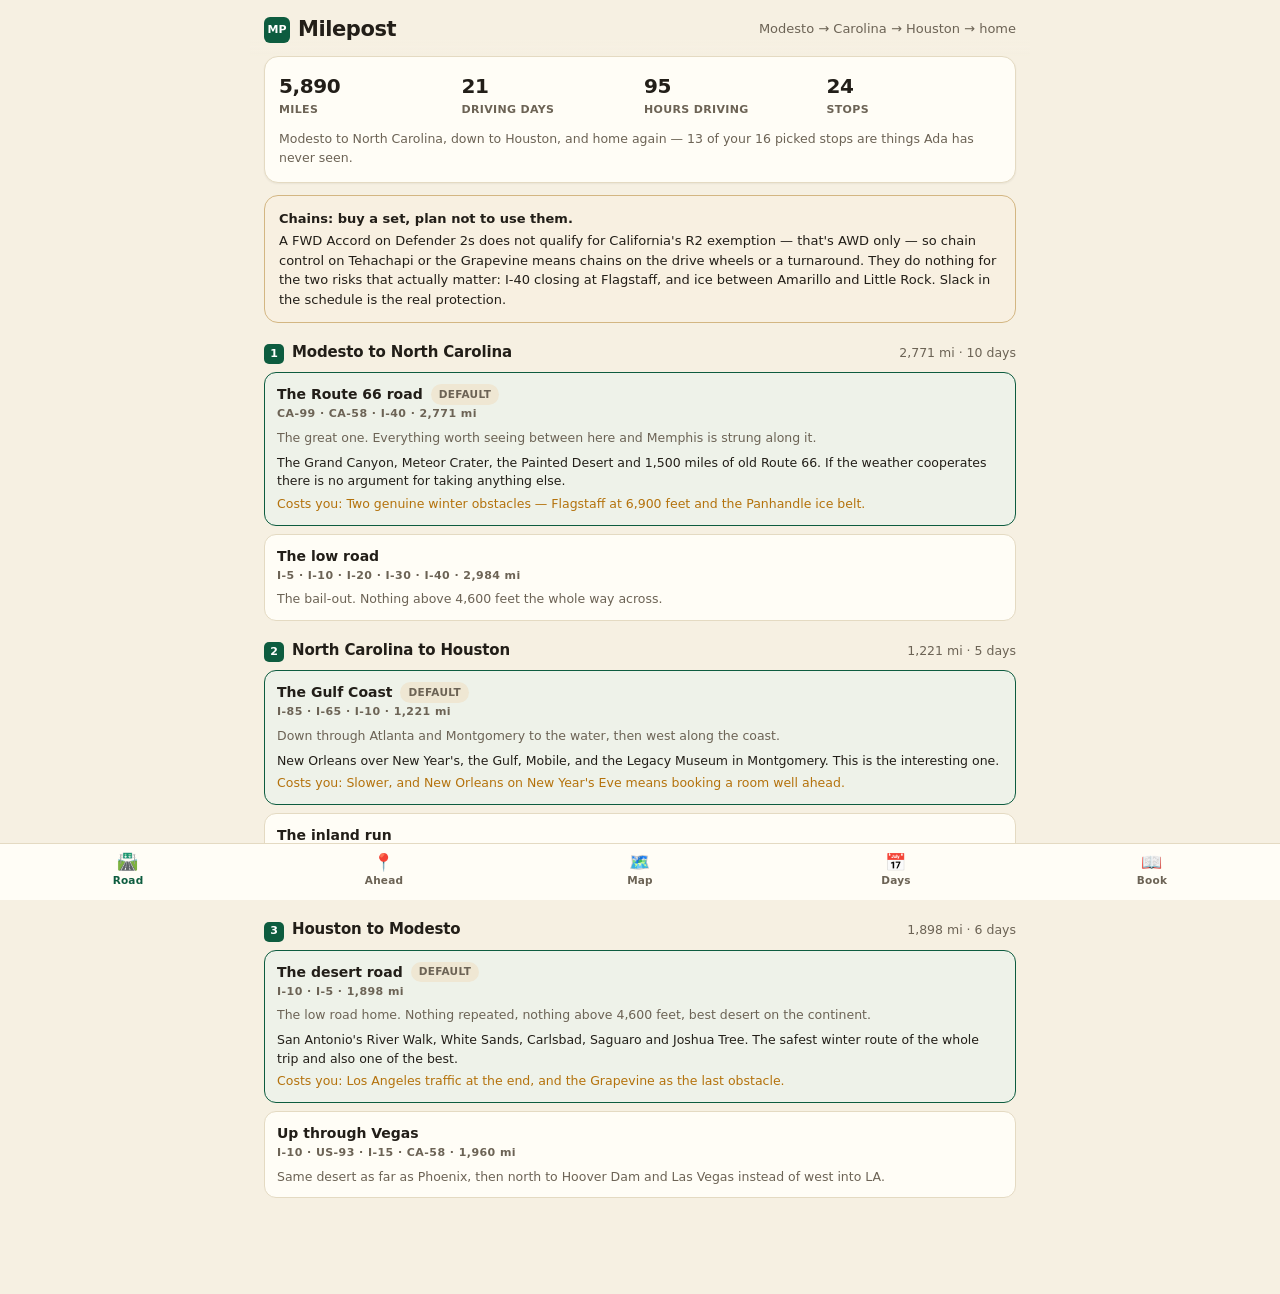
==== index.html @ 5c83d6f7 "Milepost: route engine, day planner, poster map, five screens The trip is Modesto -> North Carolina " ====
<!doctype html>
<html lang="en">
<head>
<meta charset="utf-8">
<meta name="viewport" content="width=device-width,initial-scale=1,viewport-fit=cover">
<meta name="color-scheme" content="light dark">
<meta name="theme-color" content="#0d5c3f">
<title>Milepost</title>
<link rel="manifest" href="manifest.webmanifest">
<link rel="stylesheet" href="css/app.css">
</head>
<body>
<div class="topbar">
  <div class="brand"><span class="shield">MP</span>Milepost</div>
  <div class="sub" id="sub"></div>
</div>
<div id="app"></div>
<div id="sheet"></div>
<nav class="tabs" id="tabs"></nav>
<script type="module" src="js/app.js"></script>
</body>
</html>
---- css/app.css ----
/* Milepost — enamel road sign meets national park poster. */

:root {
  --sign:    #0d5c3f;   /* interstate guide-sign green */
  --sign-lo: #0a4632;
  --rust:    #b8410f;   /* desert, and everything "first" */
  --gold:    #d8a13c;
  --sky:     #2f6f9e;

  --bg:      #f6f0e2;
  --card:    #fffdf6;
  --ink:     #221e18;
  --ink2:    #6c6355;
  --line:    #e4dac2;
  --sunk:    #efe7d3;

  --ok:      #2f7a4a;
  --warn:    #b4720c;
  --bad:     #a32a1c;

  --r: 14px;
  --shadow: 0 1px 2px rgba(34,30,24,.06);
}

@media (prefers-color-scheme: dark) {
  :root:not([data-theme="light"]) {
    --bg:   #12100d;
    --card: #1c1913;
    --ink:  #f0e8d6;
    --ink2: #a3987f;
    --line: #2c271e;
    --sunk: #17140f;
    --sign: #2f9a6d;
    --sign-lo: #1d6a4a;
    --rust: #e2703a;
    --gold: #e5b757;
    --shadow: none;
  }
}
:root[data-theme="dark"] {
  --bg:   #12100d;
  --card: #1c1913;
  --ink:  #f0e8d6;
  --ink2: #a3987f;
  --line: #2c271e;
  --sunk: #17140f;
  --sign: #2f9a6d;
  --sign-lo: #1d6a4a;
  --rust: #e2703a;
  --gold: #e5b757;
  --shadow: none;
}

* { box-sizing: border-box; }
html, body { margin: 0; padding: 0; }
body {
  background: var(--bg);
  color: var(--ink);
  font: 15px/1.5 ui-sans-serif, system-ui, -apple-system, "Segoe UI", Roboto, sans-serif;
  -webkit-text-size-adjust: 100%;
  overscroll-behavior-y: none;
  padding-bottom: env(safe-area-inset-bottom);
}
h1, h2, h3 { margin: 0; font-weight: 700; letter-spacing: -.01em; }
button { font: inherit; color: inherit; }

/* ---------------------------------------------------------------- shell */
#app { max-width: 780px; margin: 0 auto; padding: 0 14px 96px; }

.topbar {
  position: sticky; top: 0; z-index: 20;
  background: linear-gradient(var(--bg) 72%, transparent);
  max-width: 780px; margin: 0 auto;
  padding: 14px 14px 10px;
  display: flex; align-items: baseline; gap: 10px;
}
.brand {
  font-size: 21px; font-weight: 800; letter-spacing: -.02em;
  display: flex; align-items: center; gap: 8px;
}
.brand .shield {
  display: inline-grid; place-items: center;
  width: 26px; height: 26px; border-radius: 6px;
  background: var(--sign); color: #fff;
  font-size: 11px; font-weight: 800; letter-spacing: 0;
}
.topbar .sub { color: var(--ink2); font-size: 13px; margin-left: auto; }

.tabs {
  position: fixed; left: 0; right: 0; bottom: 0; z-index: 30;
  display: grid; grid-template-columns: repeat(5, 1fr);
  background: var(--card); border-top: 1px solid var(--line);
  padding-bottom: env(safe-area-inset-bottom);
}
.tabs button {
  background: none; border: 0; padding: 9px 2px 11px;
  display: grid; gap: 2px; justify-items: center;
  font-size: 10.5px; font-weight: 700; letter-spacing: .02em;
  color: var(--ink2); cursor: pointer;
}
.tabs button .ic { font-size: 17px; line-height: 1.1; }
.tabs button[aria-selected="true"] { color: var(--sign); }
.tabs button[aria-selected="true"] .ic { transform: translateY(-1px); }

/* ---------------------------------------------------------------- bits */
.card {
  background: var(--card); border: 1px solid var(--line);
  border-radius: var(--r); box-shadow: var(--shadow);
  padding: 14px; margin-bottom: 12px;
}
.card.tight { padding: 11px 13px; }
.row { display: flex; gap: 10px; align-items: center; }
.row.between { justify-content: space-between; }
.grow { flex: 1; min-width: 0; }
.muted { color: var(--ink2); }
.small { font-size: 12.5px; }
.tiny { font-size: 11.5px; }
.stack { display: grid; gap: 10px; }

.pill {
  display: inline-block; padding: 2.5px 8px; border-radius: 999px;
  font-size: 10.5px; font-weight: 800; letter-spacing: .03em;
  background: var(--sunk); color: var(--ink2); white-space: nowrap;
}
.pill.first { background: color-mix(in srgb, var(--rust) 16%, transparent); color: var(--rust); }
.pill.big   { background: color-mix(in srgb, var(--sign) 16%, transparent); color: var(--sign); }
.pill.warn  { background: color-mix(in srgb, var(--warn) 18%, transparent); color: var(--warn); }
.pill.bad   { background: color-mix(in srgb, var(--bad) 16%, transparent);  color: var(--bad); }
.pill.seen  { background: color-mix(in srgb, var(--ok) 16%, transparent);   color: var(--ok); }

.stat { display: grid; gap: 1px; }
.stat b { font-size: 20px; font-weight: 800; letter-spacing: -.02em; }
.stat span { font-size: 11px; color: var(--ink2); font-weight: 600; letter-spacing: .03em; }
.stats { display: grid; grid-template-columns: repeat(4, 1fr); gap: 8px; }

.btn {
  border: 1px solid var(--line); background: var(--card);
  border-radius: 10px; padding: 8px 13px; font-size: 13px; font-weight: 700;
  cursor: pointer;
}
.btn.on { background: var(--sign); border-color: var(--sign); color: #fff; }
.btn.ghost { background: transparent; }
.btn:active { transform: translateY(1px); }

/* --------------------------------------------------------------- legs */
.leg-head { display: flex; align-items: baseline; gap: 8px; margin: 18px 0 8px; }
.leg-head h2 { font-size: 15px; }
.leg-head .n {
  width: 20px; height: 20px; border-radius: 5px; background: var(--sign); color: #fff;
  display: grid; place-items: center; font-size: 11px; font-weight: 800;
}

.routepick { display: grid; gap: 8px; }
.routeopt {
  text-align: left; width: 100%; cursor: pointer;
  border: 1.5px solid var(--line); background: var(--card);
  border-radius: 12px; padding: 11px 12px;
}
.routeopt[aria-pressed="true"] {
  border-color: var(--sign);
  background: color-mix(in srgb, var(--sign) 7%, var(--card));
}
.routeopt .nm { font-weight: 800; font-size: 14px; display: flex; gap: 8px; align-items: center; }
.routeopt .rd {
  font-size: 11px; font-weight: 700; color: var(--ink2); letter-spacing: .04em;
  margin-top: 1px;
}
.routeopt .ch { font-size: 12.5px; color: var(--ink2); margin-top: 6px; }
.routeopt .why { font-size: 12.5px; margin-top: 6px; }
.routeopt .costs { font-size: 12.5px; color: var(--warn); margin-top: 4px; }

/* --------------------------------------------------------------- days */
.day { display: grid; grid-template-columns: 42px 1fr; gap: 12px; }
.day .num {
  border-radius: 9px; background: var(--sunk); display: grid; place-items: center;
  align-self: start; padding: 7px 0;
}
.day .num b { font-size: 15px; font-weight: 800; line-height: 1; }
.day .num span { font-size: 9.5px; color: var(--ink2); font-weight: 700; letter-spacing: .06em; }
.day .route { font-weight: 750; font-size: 14.5px; }
.day .meta { font-size: 12.5px; color: var(--ink2); margin-top: 2px; }
.day .warn { font-size: 12.5px; color: var(--warn); margin-top: 6px; }

.stoplist { margin-top: 9px; display: grid; gap: 6px; }
.stopline {
  display: grid; grid-template-columns: 1fr auto; gap: 8px; align-items: center;
  padding: 7px 9px; border-radius: 9px; background: var(--sunk); cursor: pointer;
  border: 0; text-align: left; width: 100%;
}
.stopline .nm { font-size: 13px; font-weight: 700; }
.stopline .sub { font-size: 11.5px; color: var(--ink2); }
.stopline .cost { font-size: 11.5px; font-weight: 700; color: var(--ink2); white-space: nowrap; }

/* --------------------------------------------------------------- map */
.mapwrap {
  background: var(--card); border: 1px solid var(--line); border-radius: var(--r);
  overflow: hidden; margin-bottom: 12px;
}
.map-svg { display: block; width: 100%; height: auto; background: var(--card); }
.m-land { fill: var(--sunk); stroke: var(--line); stroke-width: 1.2; }
.m-state {
  fill: var(--ink2); opacity: .45; font-size: 9px; font-weight: 700;
  letter-spacing: .08em; text-anchor: middle;
}
.m-road-case { fill: none; stroke: var(--card); stroke-width: 6.5; stroke-linejoin: round; stroke-linecap: round; }
.m-road { fill: none; stroke: var(--sign); stroke-width: 3.2; stroke-linejoin: round; stroke-linecap: round; }
.m-town { fill: var(--ink2); }
.m-townlabel { fill: var(--ink2); font-size: 8.5px; font-weight: 700; }
.m-risk { fill: none; stroke-width: 2; }
.m-risk-snow { stroke: var(--sky); }
.m-risk-ice { stroke: var(--bad); }
.m-risk-chains { stroke: var(--warn); }
.m-stop { cursor: pointer; }
.m-stop.off { fill: var(--card); stroke: var(--ink2); stroke-width: 1.4; }
.m-stop.on { fill: var(--sign); stroke: var(--card); stroke-width: 1.4; }
.m-stop.on.first { fill: var(--rust); }
.m-stop.focus { stroke: var(--gold); stroke-width: 3; }
.m-home { fill: var(--gold); stroke: var(--card); stroke-width: 1.2; }
.m-pos { fill: var(--sky); stroke: #fff; stroke-width: 2; }
.m-pos-halo { fill: var(--sky); opacity: .25; }

/* --------------------------------------------------------------- sheet */
.scrim {
  position: fixed; inset: 0; z-index: 40; background: rgba(20,16,10,.5);
  display: grid; align-items: end; justify-items: center;
}
.sheet {
  background: var(--card); width: 100%; max-width: 780px;
  border-radius: 18px 18px 0 0; padding: 16px 16px calc(20px + env(safe-area-inset-bottom));
  max-height: 88vh; overflow: auto;
  border: 1px solid var(--line); border-bottom: 0;
}
.sheet h3 { font-size: 19px; letter-spacing: -.02em; }
.sheet .where { color: var(--ink2); font-size: 13px; margin-top: 2px; }
.sheet .why { margin-top: 12px; font-size: 14px; }
.sheet .field { margin-top: 12px; }
.sheet .field .k {
  font-size: 10.5px; font-weight: 800; letter-spacing: .06em; color: var(--ink2);
}
.sheet .field .v { font-size: 13.5px; margin-top: 2px; }
.sheet .actions { display: flex; gap: 8px; margin-top: 16px; flex-wrap: wrap; }
.sheet textarea {
  width: 100%; margin-top: 4px; border: 1px solid var(--line); border-radius: 9px;
  background: var(--sunk); color: var(--ink); padding: 8px; font: inherit; font-size: 13px;
  min-height: 60px; resize: vertical;
}

/* --------------------------------------------------------------- misc */
.banner {
  border-radius: var(--r); padding: 13px 14px; margin-bottom: 12px;
  border: 1px solid color-mix(in srgb, var(--warn) 35%, var(--line));
  background: color-mix(in srgb, var(--warn) 9%, var(--card));
  font-size: 13px;
}
.banner b { display: block; margin-bottom: 3px; }
.empty { text-align: center; color: var(--ink2); padding: 40px 20px; font-size: 14px; }
.seg { display: flex; gap: 6px; flex-wrap: wrap; margin-bottom: 12px; }
.seg .btn { padding: 6px 11px; font-size: 12.5px; }
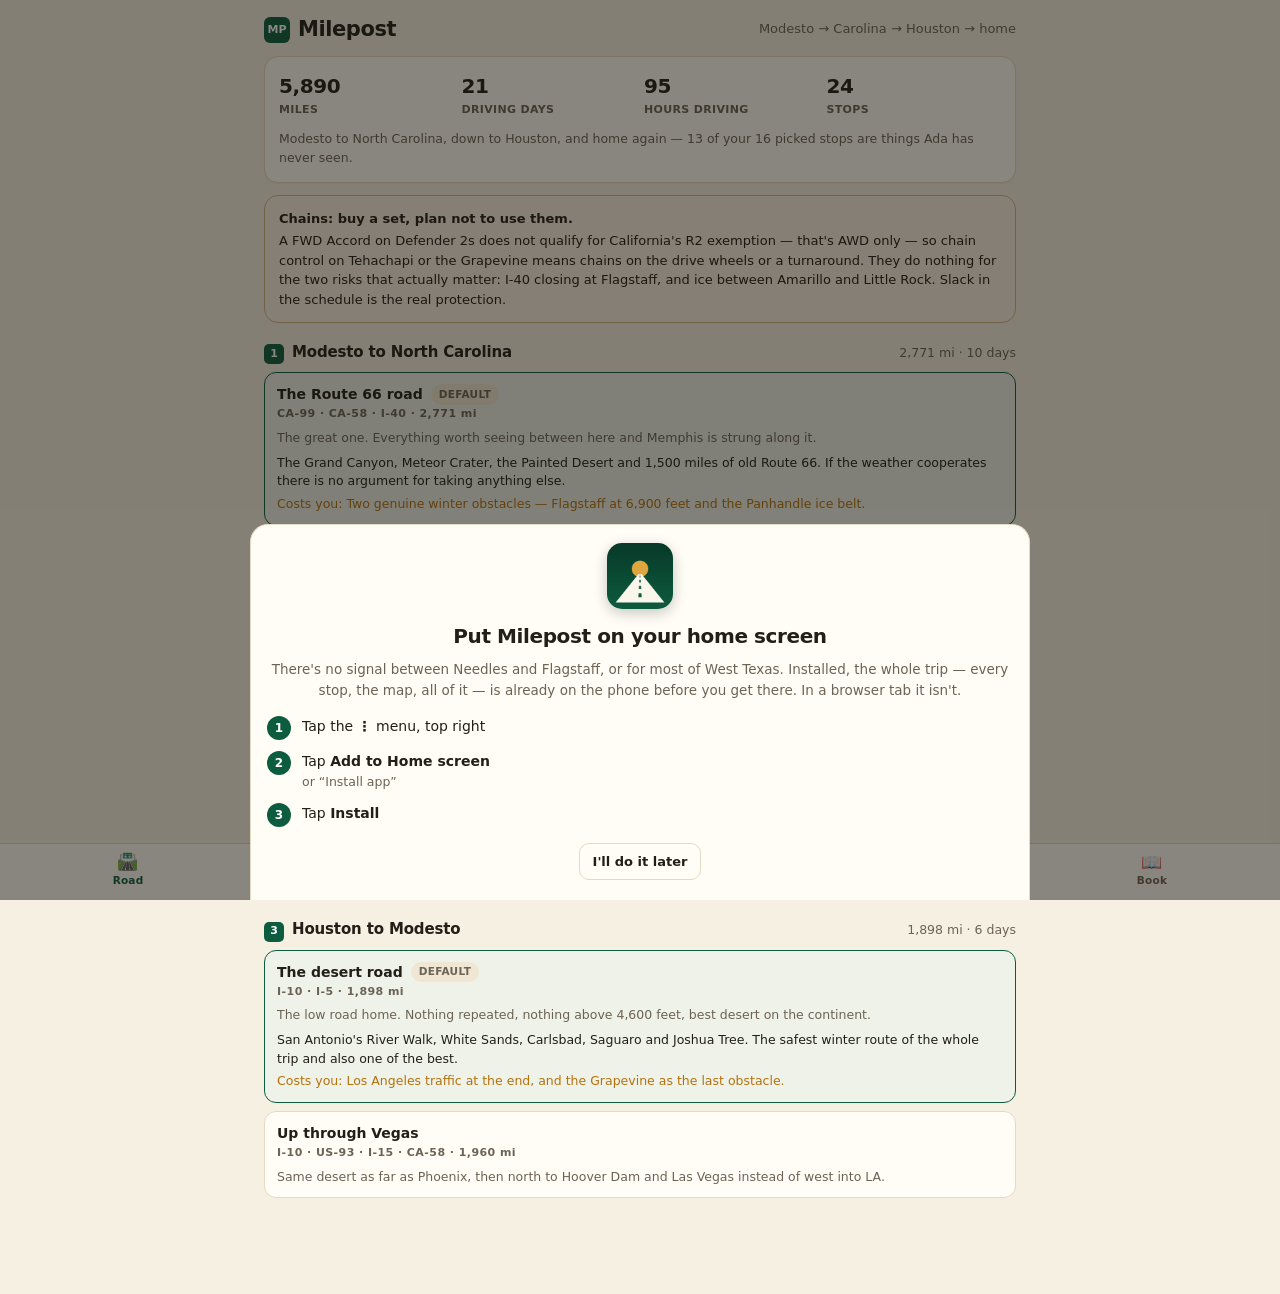
==== commit d719cbe1: "App icon, real PWA manifest, and a first-run install walkthrough The shortcut was opening in a brows" ====
--- a/index.html
+++ b/index.html
@@ -7,6 +7,14 @@
 <meta name="theme-color" content="#0d5c3f">
 <title>Milepost</title>
 <link rel="manifest" href="manifest.webmanifest">
+<link rel="icon" href="icons/favicon-32.png" sizes="32x32">
+<link rel="apple-touch-icon" href="icons/apple-touch-icon.png">
+<!-- iOS ignores the manifest for home-screen behaviour; these are what make
+     it open full screen instead of in a Safari tab. -->
+<meta name="apple-mobile-web-app-capable" content="yes">
+<meta name="apple-mobile-web-app-status-bar-style" content="black-translucent">
+<meta name="apple-mobile-web-app-title" content="Milepost">
+<meta name="mobile-web-app-capable" content="yes">
 <link rel="stylesheet" href="css/app.css">
 </head>
 <body>
@@ -16,6 +24,7 @@
 </div>
 <div id="app"></div>
 <div id="sheet"></div>
+<div id="install"></div>
 <nav class="tabs" id="tabs"></nav>
 <script type="module" src="js/app.js"></script>
 </body>
--- a/css/app.css
+++ b/css/app.css
@@ -256,3 +256,21 @@
 .empty { text-align: center; color: var(--ink2); padding: 40px 20px; font-size: 14px; }
 .seg { display: flex; gap: 6px; flex-wrap: wrap; margin-bottom: 12px; }
 .seg .btn { padding: 6px 11px; font-size: 12.5px; }
+
+/* ------------------------------------------------------ install prompt */
+.install-scrim { align-items: end; }
+.install-sheet { text-align: center; }
+.install-icon {
+  width: 66px; height: 66px; border-radius: 15px; display: block; margin: 2px auto 12px;
+  box-shadow: 0 4px 14px rgba(0,0,0,.22);
+}
+.install-sheet h3 { font-size: 20px; }
+.install-lead { color: var(--ink2); font-size: 13.5px; margin: 8px 2px 0; }
+.install-steps { list-style: none; margin: 16px 0 4px; padding: 0; display: grid; gap: 11px; text-align: left; }
+.install-steps li { display: grid; grid-template-columns: 24px 1fr; gap: 11px; align-items: start; font-size: 14px; }
+.install-steps .sn {
+  width: 24px; height: 24px; border-radius: 50%; background: var(--sign); color: #fff;
+  display: grid; place-items: center; font-size: 12px; font-weight: 800;
+}
+.install-steps .sub { display: block; color: var(--ink2); font-size: 12.5px; margin-top: 1px; }
+.install-sheet .actions { justify-content: center; }
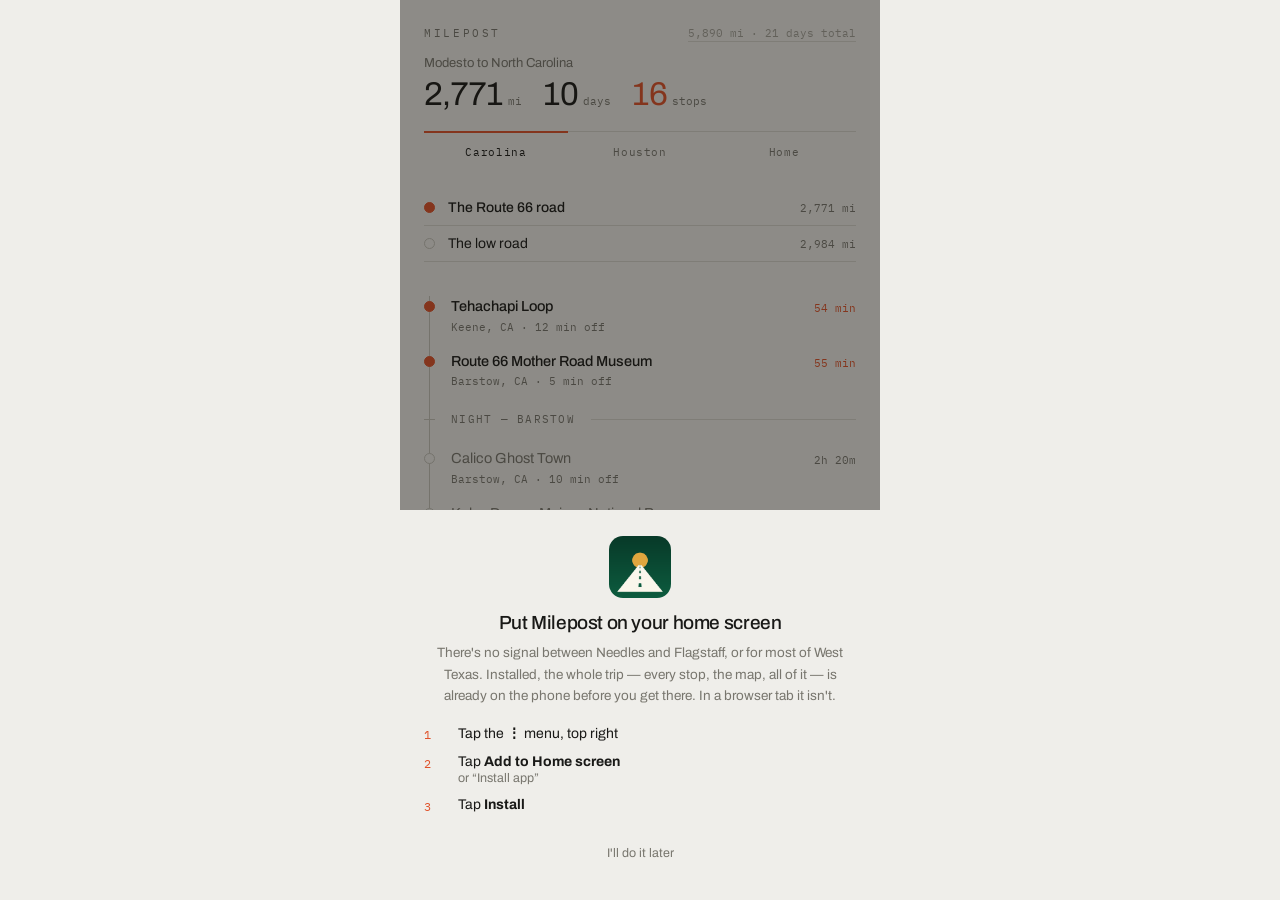
==== commit 968e314b: "Port the Rams design onto the app Replaces the UI layer wholesale — css/app.css, js/ui.js, js/app.js" ====
--- a/index.html
+++ b/index.html
@@ -4,7 +4,8 @@
 <meta charset="utf-8">
 <meta name="viewport" content="width=device-width,initial-scale=1,viewport-fit=cover">
 <meta name="color-scheme" content="light dark">
-<meta name="theme-color" content="#0d5c3f">
+<meta name="theme-color" content="#EFEEEA" media="(prefers-color-scheme: light)">
+<meta name="theme-color" content="#1B1B19" media="(prefers-color-scheme: dark)">
 <title>Milepost</title>
 <link rel="manifest" href="manifest.webmanifest">
 <link rel="icon" href="icons/favicon-32.png" sizes="32x32">
@@ -15,17 +16,17 @@
 <meta name="apple-mobile-web-app-status-bar-style" content="black-translucent">
 <meta name="apple-mobile-web-app-title" content="Milepost">
 <meta name="mobile-web-app-capable" content="yes">
+<link rel="stylesheet" href="https://fonts.googleapis.com/css2?family=Archivo:wght@400;500&family=IBM+Plex+Mono:wght@400;500&display=swap">
 <link rel="stylesheet" href="css/app.css">
 </head>
 <body>
-<div class="topbar">
-  <div class="brand"><span class="shield">MP</span>Milepost</div>
-  <div class="sub" id="sub"></div>
+<div id="shell">
+  <div class="head" id="head"></div>
+  <div class="scroll" id="scroll"></div>
+  <nav class="tabs" id="tabs"></nav>
+  <div class="sheet" id="sheet"></div>
+  <div id="install"></div>
 </div>
-<div id="app"></div>
-<div id="sheet"></div>
-<div id="install"></div>
-<nav class="tabs" id="tabs"></nav>
 <script type="module" src="js/app.js"></script>
 </body>
 </html>
--- a/css/app.css
+++ b/css/app.css
@@ -1,276 +1,244 @@
-/* Milepost — enamel road sign meets national park poster. */
+/* Milepost — Dieter Rams by way of Braun.
+ *
+ * Rules, so a future edit doesn't drift:
+ *   One signal colour. It means "in your plan" and nothing else. No green for
+ *   done, no red for warnings, no coloured badges.
+ *   Hierarchy comes from weight and space. Never from decoration.
+ *   No cards, no shadows, no rounded corners except circles, which are round
+ *   because they are dots on a line.
+ *   Archivo reads, IBM Plex Mono measures. That split is the Braun instrument
+ *   convention: housing in one face, dial markings in another.
+ *   Sentence case everywhere.
+ */
 
 :root {
-  --sign:    #0d5c3f;   /* interstate guide-sign green */
-  --sign-lo: #0a4632;
-  --rust:    #b8410f;   /* desert, and everything "first" */
-  --gold:    #d8a13c;
-  --sky:     #2f6f9e;
-
-  --bg:      #f6f0e2;
-  --card:    #fffdf6;
-  --ink:     #221e18;
-  --ink2:    #6c6355;
-  --line:    #e4dac2;
-  --sunk:    #efe7d3;
-
-  --ok:      #2f7a4a;
-  --warn:    #b4720c;
-  --bad:     #a32a1c;
-
-  --r: 14px;
-  --shadow: 0 1px 2px rgba(34,30,24,.06);
+  --paper:  #EFEEEA;
+  --ink:    #191917;
+  --ink2:   #78766E;
+  --ink3:   #A3A199;
+  --rule:   #D7D5CE;
+  --rule2:  #C4C2BA;
+  --signal: #E0522A;
+  --land:   #E5E3DD;
+  --sans: "Archivo", Helvetica, Arial, sans-serif;
+  --mono: "IBM Plex Mono", ui-monospace, SFMono-Regular, Menlo, monospace;
 }
 
 @media (prefers-color-scheme: dark) {
   :root:not([data-theme="light"]) {
-    --bg:   #12100d;
-    --card: #1c1913;
-    --ink:  #f0e8d6;
-    --ink2: #a3987f;
-    --line: #2c271e;
-    --sunk: #17140f;
-    --sign: #2f9a6d;
-    --sign-lo: #1d6a4a;
-    --rust: #e2703a;
-    --gold: #e5b757;
-    --shadow: none;
+    --paper:  #1B1B19;
+    --ink:    #EDEBE5;
+    --ink2:   #8B887F;
+    --ink3:   #5E5C56;
+    --rule:   #33322E;
+    --rule2:  #4A4942;
+    --signal: #F26840;
+    --land:   #262622;
   }
 }
 :root[data-theme="dark"] {
-  --bg:   #12100d;
-  --card: #1c1913;
-  --ink:  #f0e8d6;
-  --ink2: #a3987f;
-  --line: #2c271e;
-  --sunk: #17140f;
-  --sign: #2f9a6d;
-  --sign-lo: #1d6a4a;
-  --rust: #e2703a;
-  --gold: #e5b757;
-  --shadow: none;
-}
-
-* { box-sizing: border-box; }
-html, body { margin: 0; padding: 0; }
+  --paper:  #1B1B19;
+  --ink:    #EDEBE5;
+  --ink2:   #8B887F;
+  --ink3:   #5E5C56;
+  --rule:   #33322E;
+  --rule2:  #4A4942;
+  --signal: #F26840;
+  --land:   #262622;
+}
+
+* { box-sizing: border-box; -webkit-tap-highlight-color: transparent; }
+html, body { margin: 0; height: 100%; }
 body {
-  background: var(--bg);
+  background: var(--paper);
   color: var(--ink);
-  font: 15px/1.5 ui-sans-serif, system-ui, -apple-system, "Segoe UI", Roboto, sans-serif;
+  font-family: var(--sans);
+  font-weight: 400;
+  overscroll-behavior-y: none;
   -webkit-text-size-adjust: 100%;
-  overscroll-behavior-y: none;
-  padding-bottom: env(safe-area-inset-bottom);
-}
-h1, h2, h3 { margin: 0; font-weight: 700; letter-spacing: -.01em; }
-button { font: inherit; color: inherit; }
-
-/* ---------------------------------------------------------------- shell */
-#app { max-width: 780px; margin: 0 auto; padding: 0 14px 96px; }
-
-.topbar {
-  position: sticky; top: 0; z-index: 20;
-  background: linear-gradient(var(--bg) 72%, transparent);
-  max-width: 780px; margin: 0 auto;
-  padding: 14px 14px 10px;
-  display: flex; align-items: baseline; gap: 10px;
-}
-.brand {
-  font-size: 21px; font-weight: 800; letter-spacing: -.02em;
-  display: flex; align-items: center; gap: 8px;
-}
-.brand .shield {
-  display: inline-grid; place-items: center;
-  width: 26px; height: 26px; border-radius: 6px;
-  background: var(--sign); color: #fff;
-  font-size: 11px; font-weight: 800; letter-spacing: 0;
-}
-.topbar .sub { color: var(--ink2); font-size: 13px; margin-left: auto; }
-
-.tabs {
-  position: fixed; left: 0; right: 0; bottom: 0; z-index: 30;
-  display: grid; grid-template-columns: repeat(5, 1fr);
-  background: var(--card); border-top: 1px solid var(--line);
-  padding-bottom: env(safe-area-inset-bottom);
-}
+}
+button { font: inherit; color: inherit; background: none; border: 0; padding: 0; cursor: pointer; text-align: left; }
+button:focus-visible, a:focus-visible { outline: 2px solid var(--signal); outline-offset: 2px; }
+a { color: inherit; }
+input, textarea { font: inherit; color: inherit; }
+
+/* ------------------------------------------------------------------ shell */
+#shell {
+  max-width: 480px; margin: 0 auto; height: 100%;
+  display: flex; flex-direction: column; position: relative; overflow: hidden;
+}
+.head { padding: 26px 24px 0; flex: none; }
+.top { display: flex; justify-content: space-between; align-items: baseline; gap: 12px; }
+.wordmark { font-size: 11px; letter-spacing: .24em; text-transform: uppercase; color: var(--ink2); font-family: var(--mono); }
+.whole {
+  font-size: 10.5px; font-family: var(--mono); color: var(--ink3);
+  font-variant-numeric: tabular-nums; border-bottom: 1px solid var(--rule); padding-bottom: 1px;
+}
+.legname { font-size: 13px; color: var(--ink2); margin-top: 14px; }
+.totals { display: flex; align-items: baseline; gap: 20px; margin-top: 8px; }
+.tnum { font-size: 33px; letter-spacing: -.035em; font-variant-numeric: tabular-nums; line-height: 1; }
+.tnum.on { color: var(--signal); }
+.tlab { font-size: 11px; color: var(--ink2); font-family: var(--mono); margin-left: 5px; }
+
+.legs { display: flex; margin-top: 20px; border-top: 1px solid var(--rule); }
+.legs button {
+  flex: 1; padding: 12px 0 11px; text-align: center;
+  font-size: 11px; font-family: var(--mono); letter-spacing: .06em;
+  color: var(--ink2); border-top: 2px solid transparent; margin-top: -1px;
+}
+.legs button[aria-selected="true"] { color: var(--ink); border-top-color: var(--signal); }
+
+.scroll { flex: 1; overflow-y: auto; padding: 0 24px 30px; -webkit-overflow-scrolling: touch; }
+
+.tabs { flex: none; display: flex; border-top: 1px solid var(--rule); padding-bottom: env(safe-area-inset-bottom); }
 .tabs button {
-  background: none; border: 0; padding: 9px 2px 11px;
-  display: grid; gap: 2px; justify-items: center;
-  font-size: 10.5px; font-weight: 700; letter-spacing: .02em;
-  color: var(--ink2); cursor: pointer;
-}
-.tabs button .ic { font-size: 17px; line-height: 1.1; }
-.tabs button[aria-selected="true"] { color: var(--sign); }
-.tabs button[aria-selected="true"] .ic { transform: translateY(-1px); }
-
-/* ---------------------------------------------------------------- bits */
-.card {
-  background: var(--card); border: 1px solid var(--line);
-  border-radius: var(--r); box-shadow: var(--shadow);
-  padding: 14px; margin-bottom: 12px;
-}
-.card.tight { padding: 11px 13px; }
-.row { display: flex; gap: 10px; align-items: center; }
-.row.between { justify-content: space-between; }
-.grow { flex: 1; min-width: 0; }
-.muted { color: var(--ink2); }
-.small { font-size: 12.5px; }
-.tiny { font-size: 11.5px; }
-.stack { display: grid; gap: 10px; }
-
-.pill {
-  display: inline-block; padding: 2.5px 8px; border-radius: 999px;
-  font-size: 10.5px; font-weight: 800; letter-spacing: .03em;
-  background: var(--sunk); color: var(--ink2); white-space: nowrap;
-}
-.pill.first { background: color-mix(in srgb, var(--rust) 16%, transparent); color: var(--rust); }
-.pill.big   { background: color-mix(in srgb, var(--sign) 16%, transparent); color: var(--sign); }
-.pill.warn  { background: color-mix(in srgb, var(--warn) 18%, transparent); color: var(--warn); }
-.pill.bad   { background: color-mix(in srgb, var(--bad) 16%, transparent);  color: var(--bad); }
-.pill.seen  { background: color-mix(in srgb, var(--ok) 16%, transparent);   color: var(--ok); }
-
-.stat { display: grid; gap: 1px; }
-.stat b { font-size: 20px; font-weight: 800; letter-spacing: -.02em; }
-.stat span { font-size: 11px; color: var(--ink2); font-weight: 600; letter-spacing: .03em; }
-.stats { display: grid; grid-template-columns: repeat(4, 1fr); gap: 8px; }
-
-.btn {
-  border: 1px solid var(--line); background: var(--card);
-  border-radius: 10px; padding: 8px 13px; font-size: 13px; font-weight: 700;
-  cursor: pointer;
-}
-.btn.on { background: var(--sign); border-color: var(--sign); color: #fff; }
-.btn.ghost { background: transparent; }
-.btn:active { transform: translateY(1px); }
-
-/* --------------------------------------------------------------- legs */
-.leg-head { display: flex; align-items: baseline; gap: 8px; margin: 18px 0 8px; }
-.leg-head h2 { font-size: 15px; }
-.leg-head .n {
-  width: 20px; height: 20px; border-radius: 5px; background: var(--sign); color: #fff;
-  display: grid; place-items: center; font-size: 11px; font-weight: 800;
-}
-
-.routepick { display: grid; gap: 8px; }
-.routeopt {
-  text-align: left; width: 100%; cursor: pointer;
-  border: 1.5px solid var(--line); background: var(--card);
-  border-radius: 12px; padding: 11px 12px;
-}
-.routeopt[aria-pressed="true"] {
-  border-color: var(--sign);
-  background: color-mix(in srgb, var(--sign) 7%, var(--card));
-}
-.routeopt .nm { font-weight: 800; font-size: 14px; display: flex; gap: 8px; align-items: center; }
-.routeopt .rd {
-  font-size: 11px; font-weight: 700; color: var(--ink2); letter-spacing: .04em;
-  margin-top: 1px;
-}
-.routeopt .ch { font-size: 12.5px; color: var(--ink2); margin-top: 6px; }
-.routeopt .why { font-size: 12.5px; margin-top: 6px; }
-.routeopt .costs { font-size: 12.5px; color: var(--warn); margin-top: 4px; }
-
-/* --------------------------------------------------------------- days */
-.day { display: grid; grid-template-columns: 42px 1fr; gap: 12px; }
-.day .num {
-  border-radius: 9px; background: var(--sunk); display: grid; place-items: center;
-  align-self: start; padding: 7px 0;
-}
-.day .num b { font-size: 15px; font-weight: 800; line-height: 1; }
-.day .num span { font-size: 9.5px; color: var(--ink2); font-weight: 700; letter-spacing: .06em; }
-.day .route { font-weight: 750; font-size: 14.5px; }
-.day .meta { font-size: 12.5px; color: var(--ink2); margin-top: 2px; }
-.day .warn { font-size: 12.5px; color: var(--warn); margin-top: 6px; }
-
-.stoplist { margin-top: 9px; display: grid; gap: 6px; }
-.stopline {
-  display: grid; grid-template-columns: 1fr auto; gap: 8px; align-items: center;
-  padding: 7px 9px; border-radius: 9px; background: var(--sunk); cursor: pointer;
-  border: 0; text-align: left; width: 100%;
-}
-.stopline .nm { font-size: 13px; font-weight: 700; }
-.stopline .sub { font-size: 11.5px; color: var(--ink2); }
-.stopline .cost { font-size: 11.5px; font-weight: 700; color: var(--ink2); white-space: nowrap; }
-
-/* --------------------------------------------------------------- map */
-.mapwrap {
-  background: var(--card); border: 1px solid var(--line); border-radius: var(--r);
-  overflow: hidden; margin-bottom: 12px;
-}
-.map-svg { display: block; width: 100%; height: auto; background: var(--card); }
-.m-land { fill: var(--sunk); stroke: var(--line); stroke-width: 1.2; }
-.m-state {
-  fill: var(--ink2); opacity: .45; font-size: 9px; font-weight: 700;
-  letter-spacing: .08em; text-anchor: middle;
-}
-.m-road-case { fill: none; stroke: var(--card); stroke-width: 6.5; stroke-linejoin: round; stroke-linecap: round; }
-.m-road { fill: none; stroke: var(--sign); stroke-width: 3.2; stroke-linejoin: round; stroke-linecap: round; }
-.m-town { fill: var(--ink2); }
-.m-townlabel { fill: var(--ink2); font-size: 8.5px; font-weight: 700; }
-.m-risk { fill: none; stroke-width: 2; }
-.m-risk-snow { stroke: var(--sky); }
-.m-risk-ice { stroke: var(--bad); }
-.m-risk-chains { stroke: var(--warn); }
-.m-stop { cursor: pointer; }
-.m-stop.off { fill: var(--card); stroke: var(--ink2); stroke-width: 1.4; }
-.m-stop.on { fill: var(--sign); stroke: var(--card); stroke-width: 1.4; }
-.m-stop.on.first { fill: var(--rust); }
-.m-stop.focus { stroke: var(--gold); stroke-width: 3; }
-.m-home { fill: var(--gold); stroke: var(--card); stroke-width: 1.2; }
-.m-pos { fill: var(--sky); stroke: #fff; stroke-width: 2; }
-.m-pos-halo { fill: var(--sky); opacity: .25; }
-
-/* --------------------------------------------------------------- sheet */
-.scrim {
-  position: fixed; inset: 0; z-index: 40; background: rgba(20,16,10,.5);
-  display: grid; align-items: end; justify-items: center;
-}
+  flex: 1; padding: 16px 0 18px; text-align: center; position: relative;
+  font-size: 11px; font-family: var(--mono); letter-spacing: .18em;
+  text-transform: uppercase; color: var(--ink2);
+}
+.tabs button[aria-selected="true"] { color: var(--ink); }
+.tabs button[aria-selected="true"]::after {
+  content: ""; position: absolute; top: 0; left: 50%; transform: translateX(-50%);
+  width: 26px; height: 2px; background: var(--signal);
+}
+
+/* ------------------------------------------------------------------ route */
+.routes { padding: 20px 0 2px; }
+.rt { display: flex; align-items: center; gap: 13px; padding: 10px 0; width: 100%; border-bottom: 1px solid var(--rule); }
+.rt .dot { width: 11px; height: 11px; border-radius: 50%; border: 1.5px solid var(--rule2); flex: none; box-sizing: border-box; }
+.rt[aria-pressed="true"] .dot { border-color: var(--signal); background: var(--signal); }
+.rt .rn { font-size: 14px; flex: 1; }
+.rt[aria-pressed="true"] .rn { font-weight: 500; }
+.rt .rm { font-size: 11px; font-family: var(--mono); color: var(--ink2); font-variant-numeric: tabular-nums; }
+
+.line { position: relative; padding: 24px 0 8px; }
+.line::before { content: ""; position: absolute; left: 5px; top: 32px; bottom: 16px; width: 1px; background: var(--rule2); }
+.st { display: flex; gap: 16px; align-items: flex-start; padding: 9px 0; width: 100%; position: relative; }
+.st .mark {
+  width: 11px; height: 11px; border-radius: 50%; border: 1.5px solid var(--rule2);
+  background: var(--paper); flex: none; margin-top: 4px; z-index: 1; box-sizing: border-box;
+}
+.st.on .mark { border-color: var(--signal); background: var(--signal); }
+.st.big .mark { width: 15px; height: 15px; margin-top: 2px; margin-left: -2px; }
+.st .body { flex: 1; min-width: 0; }
+.st .nm { font-size: 14.5px; line-height: 1.35; }
+.st.on .nm { font-weight: 500; }
+.st:not(.on) .nm { color: var(--ink2); }
+.st.seen .nm { text-decoration: line-through; text-decoration-color: var(--rule2); }
+.st .sub { font-size: 11px; color: var(--ink2); font-family: var(--mono); margin-top: 3px; font-variant-numeric: tabular-nums; }
+.st .cost { font-size: 11px; font-family: var(--mono); color: var(--ink2); font-variant-numeric: tabular-nums; padding-top: 4px; flex: none; }
+.st.on .cost { color: var(--signal); }
+
+.night { display: flex; align-items: center; gap: 16px; padding: 15px 0 14px; }
+.night .bar { width: 11px; height: 1px; background: var(--rule2); flex: none; }
+.night .txt { font-size: 10.5px; font-family: var(--mono); letter-spacing: .12em; text-transform: uppercase; color: var(--ink2); }
+.night .rule { flex: 1; height: 1px; background: var(--rule); }
+
+/* ------------------------------------------------------------------- days */
+.days { padding: 24px 0 0; }
+.day { padding-bottom: 20px; border-bottom: 1px solid var(--rule); margin-bottom: 20px; }
+.day:last-child { border-bottom: 0; }
+.dnum { font-size: 10.5px; font-family: var(--mono); letter-spacing: .16em; text-transform: uppercase; color: var(--ink2); }
+.dto { font-size: 17px; margin-top: 7px; letter-spacing: -.015em; }
+.dmeta { font-size: 11.5px; font-family: var(--mono); color: var(--ink2); margin-top: 8px; font-variant-numeric: tabular-nums; }
+.dstops { margin-top: 13px; display: flex; flex-direction: column; gap: 8px; }
+.dstop { display: flex; gap: 11px; font-size: 13px; align-items: baseline; width: 100%; }
+.dstop i { width: 5px; height: 5px; border-radius: 50%; background: var(--signal); flex: none; transform: translateY(-2px); }
+.warn { font-size: 11.5px; font-family: var(--mono); color: var(--signal); margin-top: 9px; }
+
+/* -------------------------------------------------------------------- map */
+.mapwrap { padding: 22px 0 6px; }
+.mapbox { position: relative; touch-action: none; }
+.mapsvg { width: 100%; display: block; cursor: grab; }
+.mapsvg.drag { cursor: grabbing; }
+.mland { fill: var(--land); stroke: var(--rule2); }
+.mstate { fill: var(--ink3); letter-spacing: .1em; font-family: var(--mono); }
+.mlabel { fill: var(--ink2); font-family: var(--sans); }
+.mhalo { fill: none; stroke: var(--paper); stroke-linejoin: round; font-family: var(--sans); }
+.mroute { fill: none; stroke: var(--rule2); stroke-linejoin: round; stroke-linecap: round; }
+.mroute.act { stroke: var(--ink); }
+.mpin { fill: var(--paper); stroke: var(--rule2); cursor: pointer; }
+.mpin.on { fill: var(--signal); stroke: var(--signal); }
+.mhome { fill: var(--ink); }
+.mpos { fill: var(--signal); stroke: var(--paper); }
+.zoom { position: absolute; right: 0; top: 0; display: flex; flex-direction: column; }
+.zoom button {
+  width: 32px; height: 32px; background: var(--paper); border: 1px solid var(--rule2);
+  display: grid; place-items: center; font-size: 15px; line-height: 1;
+  font-family: var(--mono); color: var(--ink2);
+}
+.zoom button + button { margin-top: -1px; }
+.zoom .fit { font-size: 9px; letter-spacing: .06em; }
+.mkey { display: flex; gap: 18px; padding: 10px 0 0; font-size: 10.5px; font-family: var(--mono); color: var(--ink2); }
+.mkey span { display: flex; align-items: center; gap: 7px; }
+.mkey i { width: 9px; height: 9px; border-radius: 50%; display: block; box-sizing: border-box; }
+
+/* ------------------------------------------------------------------ sheet */
 .sheet {
-  background: var(--card); width: 100%; max-width: 780px;
-  border-radius: 18px 18px 0 0; padding: 16px 16px calc(20px + env(safe-area-inset-bottom));
-  max-height: 88vh; overflow: auto;
-  border: 1px solid var(--line); border-bottom: 0;
-}
-.sheet h3 { font-size: 19px; letter-spacing: -.02em; }
-.sheet .where { color: var(--ink2); font-size: 13px; margin-top: 2px; }
-.sheet .why { margin-top: 12px; font-size: 14px; }
-.sheet .field { margin-top: 12px; }
-.sheet .field .k {
-  font-size: 10.5px; font-weight: 800; letter-spacing: .06em; color: var(--ink2);
-}
-.sheet .field .v { font-size: 13.5px; margin-top: 2px; }
-.sheet .actions { display: flex; gap: 8px; margin-top: 16px; flex-wrap: wrap; }
-.sheet textarea {
-  width: 100%; margin-top: 4px; border: 1px solid var(--line); border-radius: 9px;
-  background: var(--sunk); color: var(--ink); padding: 8px; font: inherit; font-size: 13px;
-  min-height: 60px; resize: vertical;
-}
-
-/* --------------------------------------------------------------- misc */
-.banner {
-  border-radius: var(--r); padding: 13px 14px; margin-bottom: 12px;
-  border: 1px solid color-mix(in srgb, var(--warn) 35%, var(--line));
-  background: color-mix(in srgb, var(--warn) 9%, var(--card));
-  font-size: 13px;
-}
-.banner b { display: block; margin-bottom: 3px; }
-.empty { text-align: center; color: var(--ink2); padding: 40px 20px; font-size: 14px; }
-.seg { display: flex; gap: 6px; flex-wrap: wrap; margin-bottom: 12px; }
-.seg .btn { padding: 6px 11px; font-size: 12.5px; }
-
-/* ------------------------------------------------------ install prompt */
-.install-scrim { align-items: end; }
-.install-sheet { text-align: center; }
-.install-icon {
-  width: 66px; height: 66px; border-radius: 15px; display: block; margin: 2px auto 12px;
-  box-shadow: 0 4px 14px rgba(0,0,0,.22);
-}
-.install-sheet h3 { font-size: 20px; }
-.install-lead { color: var(--ink2); font-size: 13.5px; margin: 8px 2px 0; }
-.install-steps { list-style: none; margin: 16px 0 4px; padding: 0; display: grid; gap: 11px; text-align: left; }
-.install-steps li { display: grid; grid-template-columns: 24px 1fr; gap: 11px; align-items: start; font-size: 14px; }
-.install-steps .sn {
-  width: 24px; height: 24px; border-radius: 50%; background: var(--sign); color: #fff;
-  display: grid; place-items: center; font-size: 12px; font-weight: 800;
-}
-.install-steps .sub { display: block; color: var(--ink2); font-size: 12.5px; margin-top: 1px; }
-.install-sheet .actions { justify-content: center; }
+  position: absolute; inset: 0; background: var(--paper); z-index: 40;
+  transform: translateY(100%); transition: transform .34s cubic-bezier(.22, 1, .36, 1);
+  display: flex; flex-direction: column;
+}
+.sheet.up { transform: translateY(0); }
+@media (prefers-reduced-motion: reduce) { .sheet { transition: none; } }
+.sh { padding: 28px 24px 0; flex: none; display: flex; justify-content: space-between; align-items: flex-start; gap: 14px; }
+.sb { padding: 0 24px 28px; overflow-y: auto; flex: 1; }
+.sloc { font-size: 11px; font-family: var(--mono); color: var(--ink2); letter-spacing: .06em; }
+.snm { font-size: 23px; letter-spacing: -.025em; line-height: 1.2; margin-top: 7px; }
+.sclose { font-family: var(--mono); font-size: 11px; letter-spacing: .12em; text-transform: uppercase; color: var(--ink2); flex: none; padding-top: 4px; }
+.scost { display: flex; align-items: baseline; gap: 6px; margin-top: 28px; }
+.scost .n { font-size: 46px; letter-spacing: -.04em; line-height: 1; font-variant-numeric: tabular-nums; color: var(--signal); }
+.scost .u { font-size: 15px; color: var(--signal); }
+.scost .l { font-size: 11px; font-family: var(--mono); color: var(--ink2); margin-left: 9px; }
+.srow { font-size: 11px; font-family: var(--mono); color: var(--ink2); margin-top: 9px; font-variant-numeric: tabular-nums; line-height: 1.75; }
+.sdiv { height: 1px; background: var(--rule); margin: 22px 0; }
+.slab { font-size: 10.5px; font-family: var(--mono); letter-spacing: .16em; text-transform: uppercase; color: var(--ink2); }
+.sbody { font-size: 14.5px; line-height: 1.62; margin-top: 10px; }
+.temps { display: flex; align-items: baseline; gap: 10px; margin-top: 11px; }
+.temps b { font-size: 26px; font-weight: 400; letter-spacing: -.03em; font-variant-numeric: tabular-nums; }
+.temps s { text-decoration: none; font-size: 18px; color: var(--ink2); font-variant-numeric: tabular-nums; }
+.temps em { font-style: normal; font-size: 11px; font-family: var(--mono); color: var(--ink2); }
+.links { display: flex; flex-direction: column; margin-top: 12px; }
+.links a, .links button {
+  display: flex; justify-content: space-between; align-items: center; gap: 12px;
+  padding: 12px 0; border-bottom: 1px solid var(--rule); font-size: 13.5px;
+  text-decoration: none; width: 100%;
+}
+.links a span, .links button span { font-family: var(--mono); font-size: 10.5px; color: var(--ink2); letter-spacing: .08em; }
+.sact { display: flex; gap: 10px; padding: 20px 24px calc(26px + env(safe-area-inset-bottom)); flex: none; border-top: 1px solid var(--rule); }
+.sact button { flex: 1; padding: 13px 0; text-align: center; font-size: 12.5px; border: 1px solid var(--rule2); }
+.sact .prim { background: var(--signal); border-color: var(--signal); color: #FFF6F3; font-weight: 500; }
+
+/* ------------------------------------------------------------------- trip */
+.field { margin-top: 22px; }
+.codebox {
+  font-family: var(--mono); font-size: 17px; letter-spacing: .09em;
+  border: 1px dashed var(--rule2); padding: 12px 14px; margin-top: 9px;
+  user-select: all; -webkit-user-select: all; word-break: break-all;
+}
+.tinput {
+  width: 100%; margin-top: 9px; padding: 12px 14px; background: transparent;
+  border: 1px solid var(--rule2); font-family: var(--mono); font-size: 15px; letter-spacing: .08em;
+}
+.count { text-align: center; padding: 14px 0 4px; }
+.count b { font-size: 62px; letter-spacing: -.05em; line-height: 1; font-variant-numeric: tabular-nums; display: block; }
+.count span { font-size: 10.5px; font-family: var(--mono); letter-spacing: .16em; text-transform: uppercase; color: var(--ink2); margin-top: 10px; display: block; }
+.err { font-size: 12px; color: var(--signal); margin-top: 10px; font-family: var(--mono); }
+.empty { text-align: center; color: var(--ink2); padding: 44px 20px; font-size: 14px; }
+
+/* ---------------------------------------------------------------- install */
+.scrim { position: absolute; inset: 0; z-index: 60; background: rgba(20, 18, 14, .45); display: flex; align-items: flex-end; }
+.install-sheet { background: var(--paper); width: 100%; padding: 26px 24px calc(26px + env(safe-area-inset-bottom)); text-align: center; }
+.install-icon { width: 62px; height: 62px; border-radius: 14px; display: block; margin: 0 auto 14px; }
+.install-sheet h3 { margin: 0; font-size: 19px; font-weight: 500; letter-spacing: -.02em; }
+.install-lead { color: var(--ink2); font-size: 13.5px; line-height: 1.6; margin: 9px 0 0; }
+.install-steps { list-style: none; margin: 18px 0 4px; padding: 0; display: flex; flex-direction: column; gap: 12px; text-align: left; }
+.install-steps li { display: grid; grid-template-columns: 22px 1fr; gap: 12px; align-items: start; font-size: 14px; }
+.install-steps .sn { font-family: var(--mono); font-size: 12px; color: var(--signal); padding-top: 2px; }
+.install-steps .sub { display: block; color: var(--ink2); font-size: 12.5px; margin-top: 2px; }
+.actions { display: flex; gap: 10px; margin-top: 18px; }
+.actions button, .actions .btn { flex: 1; padding: 13px 0; text-align: center; font-size: 12.5px; border: 1px solid var(--rule2); }
+.actions .on { background: var(--signal); border-color: var(--signal); color: #FFF6F3; font-weight: 500; }
+.btn { border: 1px solid var(--rule2); padding: 11px 16px; font-size: 12.5px; }
+.btn.on { background: var(--signal); border-color: var(--signal); color: #FFF6F3; font-weight: 500; }
+.btn.ghost { border-color: transparent; color: var(--ink2); }
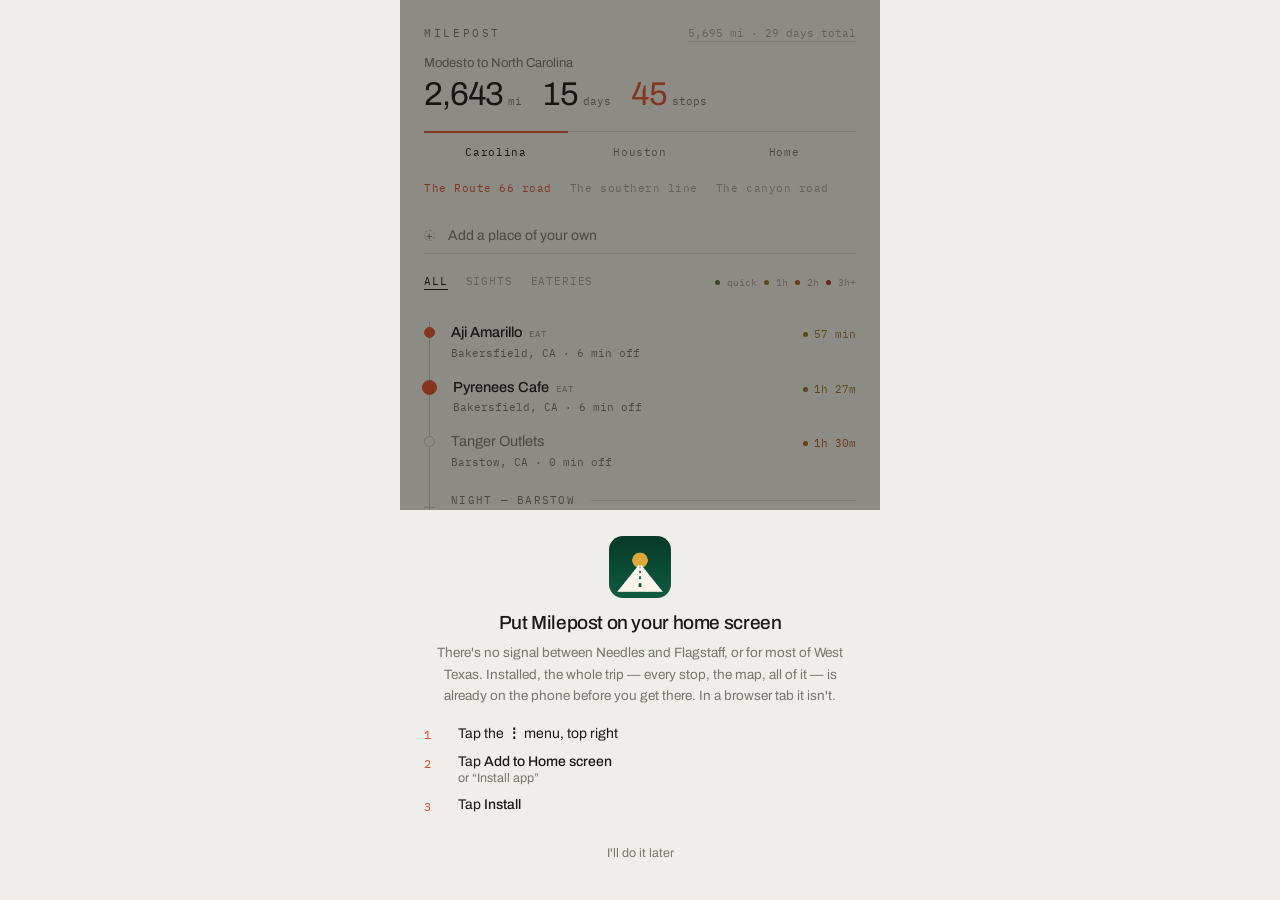
==== commit 18aeb1f2: "True offline: vendor the fonts, and say whether the app is actually saved (1.13.0) The fonts were th" ====
--- a/index.html
+++ b/index.html
@@ -16,7 +16,9 @@
 <meta name="apple-mobile-web-app-status-bar-style" content="black-translucent">
 <meta name="apple-mobile-web-app-title" content="Milepost">
 <meta name="mobile-web-app-capable" content="yes">
-<link rel="stylesheet" href="https://fonts.googleapis.com/css2?family=Archivo:wght@400;500&family=IBM+Plex+Mono:wght@400;500&display=swap">
+<!-- Vendored, not linked. The service worker ignores cross-origin requests,
+     so a Google-hosted font is a font you do not have in the Mojave. -->
+<link rel="stylesheet" href="css/fonts.css">
 <link rel="stylesheet" href="css/app.css">
 </head>
 <body>
--- a/css/fonts.css
+++ b/css/fonts.css
@@ -0,0 +1,39 @@
+/* Generated by tools/vendor-fonts.mjs. Do not hand-edit — re-run the tool.
+ * Latin subsets only, served from fonts/ so the service worker can cache
+ * them. Both families are SIL OFL 1.1; see fonts/OFL.txt. */
+
+@font-face {
+  font-family: 'Archivo';
+  font-style: normal;
+  font-weight: 400;
+  font-display: swap;
+  src: url('../fonts/archivo-400.woff2') format('woff2');
+  unicode-range: U+0000-00FF, U+0131, U+0152-0153, U+02BB-02BC, U+02C6, U+02DA, U+02DC, U+0304, U+0308, U+0329, U+2000-206F, U+20AC, U+2122, U+2191, U+2193, U+2212, U+2215, U+FEFF, U+FFFD;
+}
+
+@font-face {
+  font-family: 'Archivo';
+  font-style: normal;
+  font-weight: 500;
+  font-display: swap;
+  src: url('../fonts/archivo-500.woff2') format('woff2');
+  unicode-range: U+0000-00FF, U+0131, U+0152-0153, U+02BB-02BC, U+02C6, U+02DA, U+02DC, U+0304, U+0308, U+0329, U+2000-206F, U+20AC, U+2122, U+2191, U+2193, U+2212, U+2215, U+FEFF, U+FFFD;
+}
+
+@font-face {
+  font-family: 'IBM Plex Mono';
+  font-style: normal;
+  font-weight: 400;
+  font-display: swap;
+  src: url('../fonts/ibm-plex-mono-400.woff2') format('woff2');
+  unicode-range: U+0000-00FF, U+0131, U+0152-0153, U+02BB-02BC, U+02C6, U+02DA, U+02DC, U+0304, U+0308, U+0329, U+2000-206F, U+20AC, U+2122, U+2191, U+2193, U+2212, U+2215, U+FEFF, U+FFFD;
+}
+
+@font-face {
+  font-family: 'IBM Plex Mono';
+  font-style: normal;
+  font-weight: 500;
+  font-display: swap;
+  src: url('../fonts/ibm-plex-mono-500.woff2') format('woff2');
+  unicode-range: U+0000-00FF, U+0131, U+0152-0153, U+02BB-02BC, U+02C6, U+02DA, U+02DC, U+0304, U+0308, U+0329, U+2000-206F, U+20AC, U+2122, U+2191, U+2193, U+2212, U+2215, U+FEFF, U+FFFD;
+}
--- a/css/app.css
+++ b/css/app.css
@@ -3,6 +3,10 @@
  * Rules, so a future edit doesn't drift:
  *   One signal colour. It means "in your plan" and nothing else. No green for
  *   done, no red for warnings, no coloured badges.
+ *   One deliberate exception, asked for by Kevin: the time scale. A stop's
+ *   total cost (detour both ways plus time on the ground) is tinted on a
+ *   four-step scale, quick to full-day. It colours the cost figure and the
+ *   tick beside it, nothing else, and it never means anything but time.
  *   Hierarchy comes from weight and space. Never from decoration.
  *   No cards, no shadows, no rounded corners except circles, which are round
  *   because they are dots on a line.
@@ -20,6 +24,11 @@
   --rule2:  #C4C2BA;
   --signal: #E0522A;
   --land:   #E5E3DD;
+  --sky:    #191917;
+  --t0: #55793B;   /* under 45 min — barely costs the day */
+  --t1: #98761F;   /* to an hour and a half */
+  --t2: #B25A1D;   /* to three hours — half the afternoon */
+  --t3: #A33226;   /* three hours up — plan the day around it */
   --sans: "Archivo", Helvetica, Arial, sans-serif;
   --mono: "IBM Plex Mono", ui-monospace, SFMono-Regular, Menlo, monospace;
 }
@@ -34,6 +43,11 @@
     --rule2:  #4A4942;
     --signal: #F26840;
     --land:   #262622;
+    --sky:    #000000;
+    --t0: #7FA55F;
+    --t1: #C29A3A;
+    --t2: #D97E3F;
+    --t3: #D1554A;
   }
 }
 :root[data-theme="dark"] {
@@ -45,16 +59,29 @@
   --rule2:  #4A4942;
   --signal: #F26840;
   --land:   #262622;
+  --sky:    #000000;
+  --t0: #7FA55F;
+  --t1: #C29A3A;
+  --t2: #D97E3F;
+  --t3: #D1554A;
 }
 
 * { box-sizing: border-box; -webkit-tap-highlight-color: transparent; }
-html, body { margin: 0; height: 100%; }
+html { margin: 0; height: 100%; overscroll-behavior: none; }
+/* overscroll-behavior alone did not stop Chrome's pull-to-refresh here. Taking
+   the body out of flow entirely does: with nothing scrollable at the document
+   level, there is no over-scroll for the browser to interpret. All scrolling
+   happens inside .scroll. */
 body {
+  margin: 0;
+  position: fixed;
+  inset: 0;
+  overflow: hidden;
+  overscroll-behavior: none;
   background: var(--paper);
   color: var(--ink);
   font-family: var(--sans);
   font-weight: 400;
-  overscroll-behavior-y: none;
   -webkit-text-size-adjust: 100%;
 }
 button { font: inherit; color: inherit; background: none; border: 0; padding: 0; cursor: pointer; text-align: left; }
@@ -88,12 +115,28 @@
 }
 .legs button[aria-selected="true"] { color: var(--ink); border-top-color: var(--signal); }
 
-.scroll { flex: 1; overflow-y: auto; padding: 0 24px 30px; -webkit-overflow-scrolling: touch; }
-
+/* Which way you are going. A dial under the band selector, not a second row of
+   tabs — hence no rules, no boxes, just the names. */
+.ways { display: flex; flex-wrap: wrap; gap: 4px 18px; padding: 10px 0 2px; }
+.ways button {
+  font-family: var(--mono); font-size: 10.5px; letter-spacing: .05em;
+  color: var(--ink3); padding: 1px 0;
+}
+.ways button[aria-pressed="true"] { color: var(--signal); }
+
+/* overscroll-behavior contains the scroll chain so the browser never turns an
+   over-scroll into pull-to-refresh. That gesture was eating every swipe-down
+   the app wants to use itself. */
+.scroll {
+  flex: 1; overflow-y: auto; padding: 0 24px 30px;
+  -webkit-overflow-scrolling: touch; overscroll-behavior: contain;
+}
+
+.tripbody { padding-top: 4px; }
 .tabs { flex: none; display: flex; border-top: 1px solid var(--rule); padding-bottom: env(safe-area-inset-bottom); }
 .tabs button {
   flex: 1; padding: 16px 0 18px; text-align: center; position: relative;
-  font-size: 11px; font-family: var(--mono); letter-spacing: .18em;
+  font-size: 11px; font-family: var(--mono); letter-spacing: .12em;
   text-transform: uppercase; color: var(--ink2);
 }
 .tabs button[aria-selected="true"] { color: var(--ink); }
@@ -105,6 +148,16 @@
 /* ------------------------------------------------------------------ route */
 .routes { padding: 20px 0 2px; }
 .rt { display: flex; align-items: center; gap: 13px; padding: 10px 0; width: 100%; border-bottom: 1px solid var(--rule); }
+/* One option and everything that argues for it. Lives in the map drawer, where
+   the choice is made. The prose is indented to the route name's left edge —
+   dot 11 + gap 13 — so every line starts on one edge. */
+.rtopt { border-bottom: 1px solid var(--rule); padding-bottom: 15px; }
+.rtopt:last-child { border-bottom: 0; padding-bottom: 4px; }
+.rtopt .rt { border-bottom: 0; padding-bottom: 2px; }
+.rroad, .rchar, .rwhy, .rcost { padding-left: 24px; }
+.rroad { font-size: 10.5px; font-family: var(--mono); color: var(--ink3); letter-spacing: .05em; margin-top: 5px; }
+.rchar { font-size: 13px; line-height: 1.5; margin-top: 9px; }
+.rwhy, .rcost { font-size: 12.5px; line-height: 1.55; color: var(--ink2); margin-top: 7px; }
 .rt .dot { width: 11px; height: 11px; border-radius: 50%; border: 1.5px solid var(--rule2); flex: none; box-sizing: border-box; }
 .rt[aria-pressed="true"] .dot { border-color: var(--signal); background: var(--signal); }
 .rt .rn { font-size: 14px; flex: 1; }
@@ -127,7 +180,26 @@
 .st.seen .nm { text-decoration: line-through; text-decoration-color: var(--rule2); }
 .st .sub { font-size: 11px; color: var(--ink2); font-family: var(--mono); margin-top: 3px; font-variant-numeric: tabular-nums; }
 .st .cost { font-size: 11px; font-family: var(--mono); color: var(--ink2); font-variant-numeric: tabular-nums; padding-top: 4px; flex: none; }
-.st.on .cost { color: var(--signal); }
+/* The time scale. A tick and the figure, tinted by how much of the day the
+   stop takes. Nothing else on the row is coloured. */
+.st .cost::before { content: ""; display: inline-block; width: 5px; height: 5px; border-radius: 50%; margin-right: 6px; vertical-align: 1px; background: var(--rule2); }
+.st.t0 .cost::before { background: var(--t0); }
+.st.t1 .cost::before { background: var(--t1); }
+.st.t2 .cost::before { background: var(--t2); }
+.st.t3 .cost::before { background: var(--t3); }
+.st.t0 .cost { color: var(--t0); }
+.st.t1 .cost { color: var(--t1); }
+.st.t2 .cost { color: var(--t2); }
+.st.t3 .cost { color: var(--t3); }
+
+/* Sights and eateries, separated on request. The chips filter the line; the
+   EAT tag marks food rows even when the filter shows everything. */
+.kinds { display: flex; align-items: baseline; gap: 18px; padding: 18px 0 0; }
+.kinds button { font-family: var(--mono); font-size: 10.5px; letter-spacing: .08em; text-transform: uppercase; color: var(--ink3); }
+.kinds button[aria-pressed="true"] { color: var(--ink); border-bottom: 1px solid var(--ink); padding-bottom: 1px; }
+.kinds .scale { margin-left: auto; display: flex; align-items: center; gap: 7px; font-family: var(--mono); font-size: 9.5px; color: var(--ink3); }
+.kinds .scale i { width: 5px; height: 5px; border-radius: 50%; display: inline-block; }
+.st .eat { font-size: 9px; font-family: var(--mono); letter-spacing: .1em; color: var(--ink3); text-transform: uppercase; margin-left: 7px; }
 
 .night { display: flex; align-items: center; gap: 16px; padding: 15px 0 14px; }
 .night .bar { width: 11px; height: 1px; background: var(--rule2); flex: none; }
@@ -144,24 +216,58 @@
 .dstops { margin-top: 13px; display: flex; flex-direction: column; gap: 8px; }
 .dstop { display: flex; gap: 11px; font-size: 13px; align-items: baseline; width: 100%; }
 .dstop i { width: 5px; height: 5px; border-radius: 50%; background: var(--signal); flex: none; transform: translateY(-2px); }
+.dstop.seen span { text-decoration: line-through; text-decoration-color: var(--rule2); }
 .warn { font-size: 11.5px; font-family: var(--mono); color: var(--signal); margin-top: 9px; }
 
 /* -------------------------------------------------------------------- map */
-.mapwrap { padding: 22px 0 6px; }
-.mapbox { position: relative; touch-action: none; }
-.mapsvg { width: 100%; display: block; cursor: grab; }
-.mapsvg.drag { cursor: grabbing; }
+/* On the map tab the map IS the page: no padding, no scroll, nothing under it.
+   touch-action must sit on the SVG itself — the browser was claiming the pinch
+   as a page gesture and pointermove never fired. */
+.scroll.ismap { padding: 0; overflow: hidden; display: flex; }
+.mapbox {
+  position: relative; flex: 1; min-height: 0; overflow: hidden;
+  touch-action: none; cursor: grab; user-select: none; -webkit-user-select: none;
+}
+.mapbox.drag { cursor: grabbing; }
+/* The stage is a fixed-size canvas that pan and zoom transform as a unit. The
+   map is painted into it once; gestures never recompute geometry. */
+.mapstage { position: absolute; left: 0; top: 0; transform-origin: 0 0; will-change: transform; }
+.mapsvg { display: block; }
 .mland { fill: var(--land); stroke: var(--rule2); }
 .mstate { fill: var(--ink3); letter-spacing: .1em; font-family: var(--mono); }
 .mlabel { fill: var(--ink2); font-family: var(--sans); }
+.mlabel.seen { text-decoration: line-through; }
 .mhalo { fill: none; stroke: var(--paper); stroke-linejoin: round; font-family: var(--sans); }
 .mroute { fill: none; stroke: var(--rule2); stroke-linejoin: round; stroke-linecap: round; }
 .mroute.act { stroke: var(--ink); }
+/* The option you are not taking. Darker than the other legs so it reads as a
+   choice rather than background, dashed so it never reads as the way you go. */
+.mroute.alt { stroke: var(--ink2); }
+
+/* Dark sky. One wash, denser the darker the sky — no rainbow, no legend. It is
+   painted with a colour that flips with the theme so "dark" always reads dark:
+   ink on the light ground, true black on the dark one. */
+.mheat { pointer-events: none; }
+/* The key. A heat map without one is a guess, and this one was called
+   unreadable twice before it had a scale to read it against. */
+.skykey {
+  position: absolute; left: 12px; right: 12px; bottom: 12px;
+  background: var(--paper); border: 1px solid var(--rule);
+  padding: 7px 9px 6px; pointer-events: none;
+}
+.skykey .kt { display: block; font-family: var(--mono); font-size: 9.5px;
+  letter-spacing: .06em; color: var(--ink2); margin-bottom: 5px; }
+.skykey .ks { display: flex; height: 7px; }
+.skykey .ks i { flex: 1; display: block; }
+.skykey .kl { display: flex; justify-content: space-between; margin-top: 3px; }
+.skykey .kl b { font-family: var(--mono); font-size: 9px; font-weight: 400;
+  letter-spacing: .08em; text-transform: uppercase; color: var(--ink3); }
+.zoom .sky[aria-pressed="true"] { color: var(--signal); border-color: var(--signal); }
 .mpin { fill: var(--paper); stroke: var(--rule2); cursor: pointer; }
 .mpin.on { fill: var(--signal); stroke: var(--signal); }
 .mhome { fill: var(--ink); }
 .mpos { fill: var(--signal); stroke: var(--paper); }
-.zoom { position: absolute; right: 0; top: 0; display: flex; flex-direction: column; }
+.zoom { position: absolute; right: 12px; top: 12px; display: flex; flex-direction: column; }
 .zoom button {
   width: 32px; height: 32px; background: var(--paper); border: 1px solid var(--rule2);
   display: grid; place-items: center; font-size: 15px; line-height: 1;
@@ -169,9 +275,18 @@
 }
 .zoom button + button { margin-top: -1px; }
 .zoom .fit { font-size: 9px; letter-spacing: .06em; }
-.mkey { display: flex; gap: 18px; padding: 10px 0 0; font-size: 10.5px; font-family: var(--mono); color: var(--ink2); }
-.mkey span { display: flex; align-items: center; gap: 7px; }
-.mkey i { width: 9px; height: 9px; border-radius: 50%; display: block; box-sizing: border-box; }
+
+/* The case for the way you are going, at the foot of the map. Shut by default:
+   a list under the map is the thing that got removed in session 7. */
+.mways { position: absolute; left: 0; right: 0; bottom: 0; background: var(--paper); border-top: 1px solid var(--rule); }
+.mwbar { display: flex; align-items: baseline; gap: 12px; width: 100%; padding: 13px 24px 14px; }
+.mwbar .t { font-size: 13px; flex: 1; }
+.mwbar .m { font-size: 11px; font-family: var(--mono); color: var(--ink2); font-variant-numeric: tabular-nums; }
+.mwbar .x { font-family: var(--mono); font-size: 10.5px; letter-spacing: .12em; text-transform: uppercase; color: var(--ink2); }
+/* Capped so the two lines on the map stay visible while you read about them.
+   Reading and looking are the same act here. */
+.mwbody { display: none; padding: 0 24px 20px; max-height: 34vh; overflow-y: auto; overscroll-behavior: contain; }
+.mways.up .mwbody { display: block; }
 
 /* ------------------------------------------------------------------ sheet */
 .sheet {
@@ -180,9 +295,14 @@
   display: flex; flex-direction: column;
 }
 .sheet.up { transform: translateY(0); }
+/* While a finger is dragging the sheet we drive translateY directly, so the
+   easing has to get out of the way or it fights the gesture. */
+.sheet.dragging { transition: none; }
+.grab { padding: 10px 0 2px; display: flex; justify-content: center; cursor: grab; touch-action: none; }
+.grab i { width: 34px; height: 4px; border-radius: 2px; background: var(--rule2); display: block; }
 @media (prefers-reduced-motion: reduce) { .sheet { transition: none; } }
 .sh { padding: 28px 24px 0; flex: none; display: flex; justify-content: space-between; align-items: flex-start; gap: 14px; }
-.sb { padding: 0 24px 28px; overflow-y: auto; flex: 1; }
+.sb { padding: 0 24px 28px; overflow-y: auto; flex: 1; overscroll-behavior: contain; }
 .sloc { font-size: 11px; font-family: var(--mono); color: var(--ink2); letter-spacing: .06em; }
 .snm { font-size: 23px; letter-spacing: -.025em; line-height: 1.2; margin-top: 7px; }
 .sclose { font-family: var(--mono); font-size: 11px; letter-spacing: .12em; text-transform: uppercase; color: var(--ink2); flex: none; padding-top: 4px; }
@@ -239,6 +359,57 @@
 .actions { display: flex; gap: 10px; margin-top: 18px; }
 .actions button, .actions .btn { flex: 1; padding: 13px 0; text-align: center; font-size: 12.5px; border: 1px solid var(--rule2); }
 .actions .on { background: var(--signal); border-color: var(--signal); color: #FFF6F3; font-weight: 500; }
-.btn { border: 1px solid var(--rule2); padding: 11px 16px; font-size: 12.5px; }
+.btn { border: 1px solid var(--rule2); padding: 11px 16px; font-size: 12.5px; text-decoration: none; }
 .btn.on { background: var(--signal); border-color: var(--signal); color: #FFF6F3; font-weight: 500; }
 .btn.ghost { border-color: transparent; color: var(--ink2); }
+
+/* ----------------------------------------------------------------- editor */
+.rt.addrow { color: var(--ink2); }
+.rt .dot.plus {
+  display: grid; place-items: center; border-style: dashed;
+  font-family: var(--mono); font-size: 11px; line-height: 1; color: var(--ink2);
+}
+.night .bed, .bedrow {
+  font-family: var(--mono); font-size: 10.5px; letter-spacing: .06em;
+  color: var(--signal); white-space: nowrap;
+}
+.bedrow {
+  display: block; width: 100%; margin-top: 12px; padding: 9px 0 0;
+  border-top: 1px solid var(--rule); text-align: left;
+}
+.bedrow.add { color: var(--ink2); }
+.seg2 { display: grid; grid-template-columns: 1fr 1fr; gap: 8px; margin-top: 14px; }
+.seg2.three { grid-template-columns: repeat(3, 1fr); }
+.seg2 button {
+  padding: 11px 6px; text-align: center; font-size: 12px;
+  border: 1px solid var(--rule2); color: var(--ink2);
+}
+.seg2 button[aria-pressed="true"] {
+  border-color: var(--signal); color: var(--signal); font-weight: 500;
+}
+
+/* ------------------------------------------------------------------- next */
+.nextbody { padding-top: 20px; }
+.nonav { padding-bottom: 22px; border-bottom: 1px solid var(--rule); margin-bottom: 4px; }
+.nextcard { display: block; width: 100%; padding: 18px 0 16px; text-align: left; }
+.nlab { font-size: 10.5px; font-family: var(--mono); letter-spacing: .16em; text-transform: uppercase; color: var(--ink2); }
+.nbig { display: flex; align-items: baseline; gap: 7px; margin-top: 10px; }
+.nbig b { font-size: 62px; font-weight: 400; letter-spacing: -.05em; line-height: 1; font-variant-numeric: tabular-nums; color: var(--signal); }
+.nbig span { font-size: 15px; color: var(--signal); }
+.nname { font-size: 21px; letter-spacing: -.02em; margin-top: 10px; line-height: 1.2; }
+.nsub { font-size: 11px; font-family: var(--mono); color: var(--ink2); margin-top: 7px; font-variant-numeric: tabular-nums; line-height: 1.6; }
+.nblock { border-top: 1px solid var(--rule); padding: 18px 0 6px; margin-top: 18px; }
+.nblock .slab { margin-bottom: 10px; }
+.stoplist2 { display: flex; flex-direction: column; }
+.nrow {
+  display: flex; justify-content: space-between; align-items: baseline; gap: 14px;
+  width: 100%; padding: 10px 0; border-bottom: 1px solid var(--rule); text-align: left;
+}
+.nrow:last-child { border-bottom: 0; }
+.nrow .t { font-size: 14px; }
+.nrow.big .t { font-size: 18px; letter-spacing: -.015em; }
+.nrow .d { font-size: 11px; font-family: var(--mono); color: var(--ink2); font-variant-numeric: tabular-nums; white-space: nowrap; }
+.nrow.add .t, .nrow.add .d { color: var(--ink2); }
+.nnote { font-size: 12px; color: var(--ink2); line-height: 1.55; padding: 6px 0 10px; }
+.bar { height: 2px; background: var(--rule); margin-top: 14px; }
+.bar i { display: block; height: 2px; background: var(--signal); }
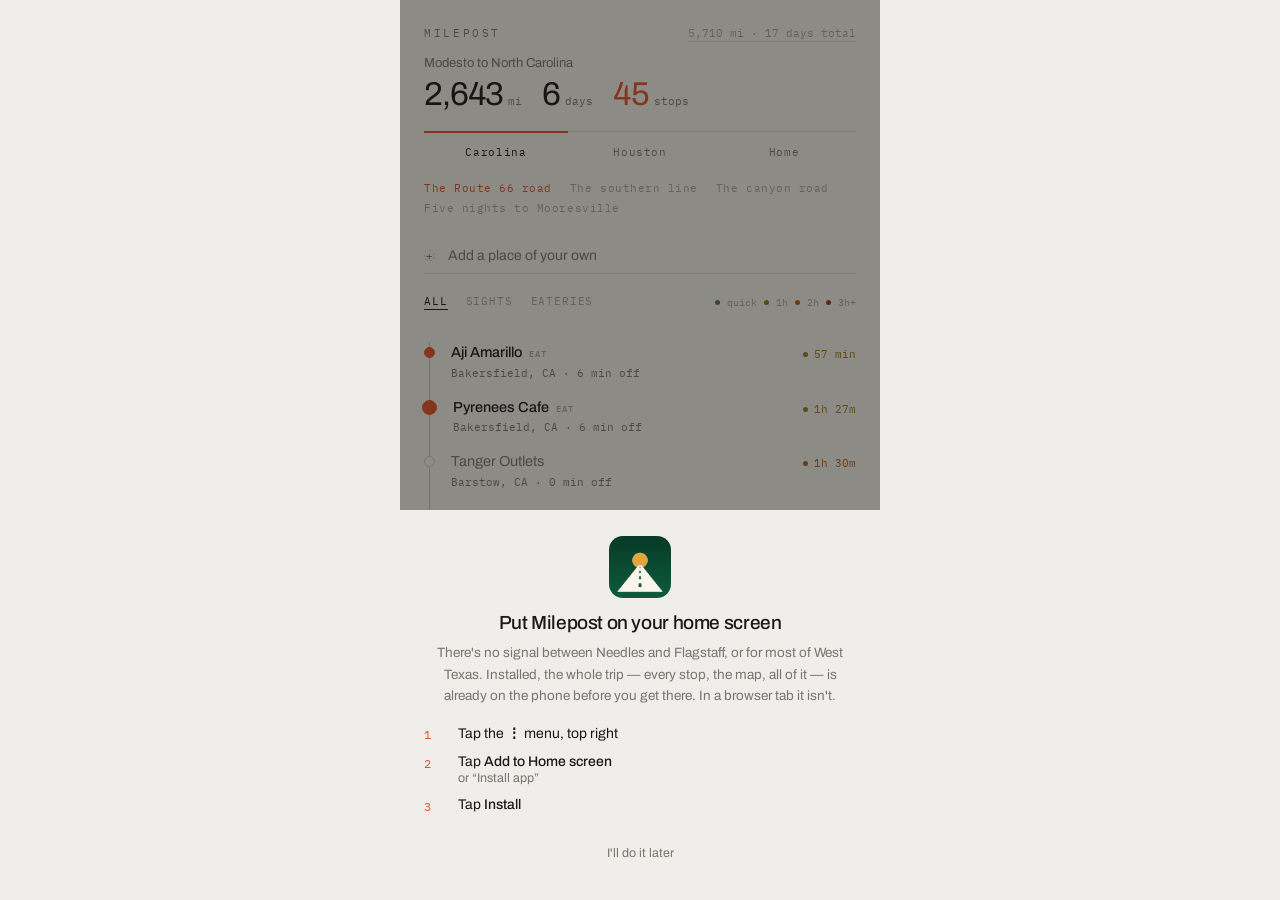
==== commit f4615811: "A New look, Dates as a timetable, who drives, storm warnings Trip -> Look switches each phone betwee" ====
--- a/index.html
+++ b/index.html
@@ -20,6 +20,10 @@
      so a Google-hosted font is a font you do not have in the Mojave. -->
 <link rel="stylesheet" href="css/fonts.css">
 <link rel="stylesheet" href="css/app.css">
+<!-- The New look. Every rule in it is scoped to html[data-skin="new"], so
+     Classic is exactly css/app.css. -->
+<link rel="stylesheet" href="css/skin-new.css">
+<script>try{document.documentElement.dataset.skin=localStorage.getItem('milepost.skin')==='new'?'new':'classic'}catch(e){}</script>
 </head>
 <body>
 <div id="shell">
--- a/css/app.css
+++ b/css/app.css
@@ -29,6 +29,9 @@
   --t1: #98761F;   /* to an hour and a half */
   --t2: #B25A1D;   /* to three hours — half the afternoon */
   --t3: #A33226;   /* three hours up — plan the day around it */
+  --wcold: #2F6FA8; /* weather map: freezing */
+  --wsnow: #2F6FD0; /* weather zones: snow */
+  --wrain: #2E9E55; /* weather zones: rain */
   --sans: "Archivo", Helvetica, Arial, sans-serif;
   --mono: "IBM Plex Mono", ui-monospace, SFMono-Regular, Menlo, monospace;
 }
@@ -48,6 +51,9 @@
     --t1: #C29A3A;
     --t2: #D97E3F;
     --t3: #D1554A;
+    --wcold: #6FA8DC;
+    --wsnow: #7FB2FF;
+    --wrain: #3FBF68;
   }
 }
 :root[data-theme="dark"] {
@@ -64,6 +70,9 @@
   --t1: #C29A3A;
   --t2: #D97E3F;
   --t3: #D1554A;
+  --wcold: #6FA8DC;
+  --wsnow: #7FB2FF;
+  --wrain: #3FBF68;
 }
 
 * { box-sizing: border-box; -webkit-tap-highlight-color: transparent; }
@@ -136,7 +145,9 @@
 .tabs { flex: none; display: flex; border-top: 1px solid var(--rule); padding-bottom: env(safe-area-inset-bottom); }
 .tabs button {
   flex: 1; padding: 16px 0 18px; text-align: center; position: relative;
-  font-size: 11px; font-family: var(--mono); letter-spacing: .12em;
+  /* Six tabs since Weather. .12em let "WEATHER" touch its neighbours on a
+     375-point iPhone; .06em keeps the caps airy and every label clear. */
+  font-size: 11px; font-family: var(--mono); letter-spacing: .06em;
   text-transform: uppercase; color: var(--ink2);
 }
 .tabs button[aria-selected="true"] { color: var(--ink); }
@@ -218,6 +229,29 @@
 .dstop i { width: 5px; height: 5px; border-radius: 50%; background: var(--signal); flex: none; transform: translateY(-2px); }
 .dstop.seen span { text-decoration: line-through; text-decoration-color: var(--rule2); }
 .warn { font-size: 11.5px; font-family: var(--mono); color: var(--signal); margin-top: 9px; }
+
+/* THE DEPARTURE, at the head of the leg's days. Each leg leaves on its own
+   morning at its own hour, so this sits above day one rather than in the trip
+   sheet, where one date stood for all three. */
+.dep { padding-bottom: 20px; border-bottom: 1px solid var(--rule); margin-bottom: 20px; }
+.deplab { font-size: 10.5px; font-family: var(--mono); letter-spacing: .16em; text-transform: uppercase; color: var(--ink2); }
+.depval { font-size: 17px; margin-top: 7px; letter-spacing: -.015em; font-variant-numeric: tabular-nums; }
+.dep.unset .depval { color: var(--ink2); }
+.depset { display: flex; gap: 10px; margin-top: 11px; }
+.depset input {
+  font: inherit; font-size: 13px; font-family: var(--mono);
+  color: var(--ink); background: transparent;
+  border: 0; border-bottom: 1px solid var(--rule2);
+  padding: 3px 0; min-width: 0;
+}
+.depset input:focus-visible { outline: none; border-bottom-color: var(--signal); }
+
+/* Date and pull-out time ride the DAY N line, which was carrying a counter and
+   nothing else. */
+.ddate, .dout { font-family: var(--mono); letter-spacing: .16em; }
+.ddate { color: var(--ink); }
+.dout { color: var(--ink2); }
+.ddate::before, .dout::before { content: "·"; margin: 0 6px 0 4px; color: var(--rule2); letter-spacing: 0; }
 
 /* -------------------------------------------------------------------- map */
 /* On the map tab the map IS the page: no padding, no scroll, nothing under it.
@@ -413,3 +447,209 @@
 .nnote { font-size: 12px; color: var(--ink2); line-height: 1.55; padding: 6px 0 10px; }
 .bar { height: 2px; background: var(--rule); margin-top: 14px; }
 .bar i { display: block; height: 2px; background: var(--signal); }
+
+/* The end of the line. Not a stop: it is where the leg goes, so it carries no
+   mark you can toggle and no cost. The dot is hollow and sits on the same
+   vertical as every station above it. */
+.dest { display: flex; align-items: center; gap: 16px; padding: 18px 0 4px; }
+.dest .mark {
+  width: 11px; height: 11px; border-radius: 50%; flex: none;
+  border: 1px solid var(--ink); background: var(--paper);
+  box-shadow: 0 0 0 3px var(--paper), 0 0 0 4px var(--ink);
+}
+.dest .nm { font-size: 17px; letter-spacing: -.015em; }
+.dest .sub { font-size: 11.5px; font-family: var(--mono); color: var(--ink2);
+             margin-top: 3px; font-variant-numeric: tabular-nums; }
+
+
+/* ===================================================== the whole-trip calendar
+   Days is one leg. This is all twenty of them in a row, including the ones
+   parked at Mooresville and Houston, so "when is what" has one answer. */
+.cal { padding: 22px 0 0; }
+.calsum { display: flex; border-top: 1px solid var(--rule); border-bottom: 1px solid var(--rule);
+  margin-bottom: 6px; }
+.calsum div { padding: 13px 22px 11px 0; margin-right: 22px; border-right: 1px solid var(--rule); }
+.calsum div:last-child { border-right: 0; margin-right: 0; }
+.calsum b { display: block; font-size: 26px; line-height: 1; font-variant-numeric: tabular-nums; }
+.calsum span { font-size: 10.5px; font-family: var(--mono); letter-spacing: .14em;
+  text-transform: uppercase; color: var(--ink2); }
+
+.calmon { font-family: var(--mono); font-size: 10.5px; letter-spacing: .18em;
+  text-transform: uppercase; color: var(--signal); margin: 26px 0 6px;
+  border-bottom: 1px solid var(--rule); padding-bottom: 7px; }
+
+.cday { display: grid; grid-template-columns: 46px 1fr; gap: 0 14px;
+  padding: 13px 0; border-bottom: 1px solid var(--rule); }
+.cday:last-child { border-bottom: 0; }
+.cdate { text-align: right; padding-top: 1px; }
+.cdate b { display: block; font-size: 22px; line-height: 1; font-variant-numeric: tabular-nums; }
+.cdate span { font-family: var(--mono); font-size: 10px; letter-spacing: .1em;
+  text-transform: uppercase; color: var(--ink2); }
+.cday.empty .cdate b, .cday.stay .cdate b { color: var(--ink2); font-weight: 400; }
+.cday.empty { padding: 7px 0; }
+
+.ctag { font-family: var(--mono); font-size: 10px; letter-spacing: .14em;
+  text-transform: uppercase; color: var(--ink2); }
+.cwhere { font-size: 16px; margin-top: 3px; letter-spacing: -.01em; }
+.cday.stay .cwhere { color: var(--ink2); }
+.cmeta { font-family: var(--mono); font-size: 11px; color: var(--ink2); margin-top: 5px;
+  font-variant-numeric: tabular-nums; }
+.cnote { font-size: 13px; color: var(--ink2); margin-top: 3px; }
+.cwarn { font-family: var(--mono); font-size: 11px; color: var(--signal); margin-top: 6px; }
+
+/* The stops ARE this screen — Kevin: "I can't tell at a glance when I need
+   to get there and when I need to get out." The times read at arm's length
+   now: arrive carries the weight, leave sits beside it, the name matches the
+   day headline, and only the duration stays quiet. */
+ol.cstops { list-style: none; margin: 12px 0 0; padding: 0; }
+ol.cstops li { display: flex; gap: 12px; align-items: baseline; padding: 7px 0; font-size: 16px;
+  border-top: 1px solid var(--rule); }
+ol.cstops li:first-child { border-top: 0; }
+.cstops .ct { font-family: var(--mono); font-size: 15px; color: var(--ink);
+  min-width: 104px; font-variant-numeric: tabular-nums; flex: none; }
+.cstops .cn { flex: 1; letter-spacing: -.01em; }
+.cstops .cd { font-family: var(--mono); font-size: 11px; color: var(--ink2); flex: none; }
+.cstops .ct b { font-weight: 500; }
+/* The night is a row like any other — same columns, same size, orange
+   because it is the night. "22:34 · sleep at X · up 05:45" made Kevin parse
+   a sentence to learn when to be at Barstow; now it reads like the stops. */
+.cbed { display: flex; gap: 12px; align-items: baseline; padding: 7px 0; font-size: 16px;
+  border-top: 1px solid var(--rule); color: var(--signal); }
+.cbed .ct { font-family: var(--mono); font-size: 15px; min-width: 104px;
+  font-variant-numeric: tabular-nums; flex: none; }
+.cbed .ct b { font-weight: 500; }
+.cbed .cn { flex: 1; letter-spacing: -.01em; }
+.cbed .cd { font-family: var(--mono); font-size: 11px; flex: none; }
+.cbed.done { display: block; border-top: 0; font-family: var(--mono); font-size: 13px;
+  color: var(--ink2); margin-top: 8px; }
+
+/* ===================================================== weather
+   The Weather tab is a map. Snow (blue) and rain (green) are shaded under the
+   roads in three steps, light to heavy; past 16 days the shading is odds, and
+   striped. Markers for every stop open a card that says it in words. */
+.wxwrap { position: relative; flex: 1; min-height: 0; display: flex; }
+.wxwrap .mapbox { flex: 1; }
+.wzone { pointer-events: none; }
+.wmark { fill: var(--paper); stroke: var(--ink); cursor: pointer; }
+.wmark.bed, .wmark.pass { fill: var(--ink); stroke: var(--paper); }
+.wmark.sel { fill: var(--signal); stroke: var(--paper); }
+.mlabel.wsel { fill: var(--ink); }
+.whit { fill: transparent; cursor: pointer; }
+.whatch { fill: var(--land); opacity: .6; }
+.z-snow { background: var(--wsnow); }
+.z-rain { background: var(--wrain); }
+/* the same opacity the map gives each step */
+.z-snow.l1, .z-rain.l1 { opacity: .3; }
+.z-snow.l2, .z-rain.l2 { opacity: .55; }
+.z-snow.l3, .z-rain.l3 { opacity: .82; }
+.wxchip .z-snow.l1, .wxchip .z-rain.l1 { opacity: .45; }
+i.odds { background-image: repeating-linear-gradient(45deg, transparent 0 2px, var(--paper) 2px 3.5px); }
+.wxchip .z-clear { background: transparent; border: 1px solid var(--rule2); }
+.wxchip .z-none { background: var(--rule2); }
+.wxk2 { color: var(--ink3); }
+.mroute.wseg { stroke: var(--signal); opacity: .35; }
+
+.wxtop { position: absolute; left: 12px; right: 56px; top: 12px; display: flex; flex-direction: column;
+  align-items: flex-start; gap: 6px; pointer-events: none; }
+.wxtop > * { pointer-events: auto; }
+.wxstat { background: var(--paper); border: 1px solid var(--rule2); padding: 6px 9px;
+  font-size: 12.5px; display: flex; gap: 8px; align-items: baseline; }
+.wxstat span { font-family: var(--mono); font-size: 9.5px; letter-spacing: .08em;
+  text-transform: uppercase; color: var(--ink2); }
+.wxfresh { display: flex; align-items: baseline; gap: 10px; background: var(--paper);
+  border: 1px solid var(--rule); padding: 5px 9px; font-family: var(--mono); font-size: 10px;
+  color: var(--ink2); max-width: 100%; }
+.wxfresh span { flex: 1; }
+.wxfresh button { font-family: var(--mono); font-size: 10px; letter-spacing: .1em;
+  text-transform: uppercase; color: var(--signal); }
+.wxfresh button[disabled] { color: var(--ink3); cursor: default; }
+
+.wxfoot { position: absolute; left: 0; right: 0; bottom: 0; background: var(--paper);
+  border-top: 1px solid var(--rule); }
+.wxhint { padding: 14px 18px 16px; font-size: 13.5px; line-height: 1.5; color: var(--ink2); }
+.wxkey { display: flex; flex-wrap: wrap; gap: 6px 14px; align-items: center; padding: 10px 16px 0;
+  font-family: var(--mono); font-size: 10px; color: var(--ink2); }
+.wxkey i, .wxchip i { display: inline-block; width: 8px; height: 8px; border-radius: 50%;
+  margin-right: 5px; vertical-align: 0; }
+.wxsw i { border-radius: 0; width: 10px; margin-right: 0; }
+.wxsw i:last-of-type { margin-right: 5px; }
+.wxk3 { flex-basis: 100%; color: var(--ink3); line-height: 1.5; }
+.wxk3 i.hatch { width: 10px; height: 8px; border-radius: 0; margin: 0 5px 0 4px;
+  background: var(--wsnow) repeating-linear-gradient(45deg, transparent 0 2px, var(--paper) 2px 3.5px); opacity: .55; }
+.wxsev { margin: 6px 0 0 42px; display: flex; flex-direction: column; gap: 3px; font-size: 13.5px; }
+.wxsev i { display: inline-block; width: 12px; height: 10px; margin-right: 7px; vertical-align: -1px; }
+.wxkey em { font-style: normal; color: var(--ink3); margin-left: auto; letter-spacing: .06em;
+  text-transform: uppercase; }
+.wxdays { display: flex; gap: 6px; overflow-x: auto; padding: 10px 16px 12px;
+  scrollbar-width: none; overscroll-behavior-x: contain; }
+.wxdays::-webkit-scrollbar { display: none; }
+.wxchip { flex: none; border: 1px solid var(--rule2); padding: 6px 9px; font-family: var(--mono);
+  font-size: 11px; color: var(--ink2); white-space: nowrap; }
+.wxchip[aria-pressed="true"] { border-color: var(--ink); color: var(--ink); }
+
+.wxcard { padding: 12px 16px 2px; max-height: 46vh; overflow-y: auto; overscroll-behavior: contain; }
+.wxch { display: flex; gap: 12px; align-items: flex-start; }
+.wxch .g { font-size: 26px; line-height: 1; width: 30px; text-align: center; color: var(--t0); }
+.wxcard.t-hot .g, .wxcard.t-hot .n { color: var(--signal); }
+.wxcard.t-cold .g { color: var(--wcold); }
+.wxcard.t-none .g { color: var(--ink3); }
+.wxcn { flex: 1; min-width: 0; }
+.wxcn .n { font-size: 17px; letter-spacing: -.01em; }
+.wxcn .d { font-family: var(--mono); font-size: 11px; color: var(--ink2); margin-top: 2px; }
+.wxch .x { font-size: 20px; line-height: 1; color: var(--ink2); padding: 0 2px 6px 10px; }
+.wxk { font-family: var(--mono); font-size: 9.5px; letter-spacing: .12em; text-transform: uppercase;
+  color: var(--ink2); vertical-align: 2px; margin-left: 4px; }
+.wxct { font-size: 15px; margin: 9px 0 0 42px; font-variant-numeric: tabular-nums; }
+.wxct b { font-weight: 500; }
+.wxcs, .wxcv, .wxce, .wxcl, .wxcm { margin-left: 42px; }
+.wxcs { font-size: 13.5px; line-height: 1.5; margin-top: 4px; }
+.wxcv { font-size: 13px; margin-top: 6px; color: var(--ink2); }
+.wxcv.bad { color: var(--signal); }
+.wxce { font-size: 12.5px; line-height: 1.5; margin-top: 6px; color: var(--ink2); }
+.wxcl { display: flex; flex-direction: column; gap: 2px; margin-top: 8px; font-size: 12.5px; color: var(--ink2); }
+.wxcl b { font-family: var(--mono); font-weight: 400; font-size: 11px; margin-right: 6px; }
+.wxcm { font-family: var(--mono); font-size: 9.5px; letter-spacing: .1em; text-transform: uppercase;
+  color: var(--ink3); margin-top: 8px; }
+
+.wxinfo { position: absolute; inset: 0; background: var(--paper); z-index: 5; display: flex;
+  flex-direction: column; }
+.wxinfo[hidden] { display: none; }
+.wxinfobar { display: flex; align-items: baseline; padding: 14px 20px 10px; border-bottom: 1px solid var(--rule); }
+.wxinfobar b { flex: 1; font-weight: 500; }
+.wxinfobar button { font-family: var(--mono); font-size: 10.5px; letter-spacing: .12em;
+  text-transform: uppercase; color: var(--ink2); }
+.wxinfobody { flex: 1; overflow-y: auto; padding: 0 20px 24px; overscroll-behavior: contain; }
+.wxenso { margin-top: 2px; }
+.wxenso .cmeta a { color: var(--ink2); margin-left: 6px; }
+.wxhow { margin-top: 18px; border-bottom: 0; }
+/* The band on a Dates day. Tapping it opens the Weather tab. */
+.cwx { font-family: var(--mono); font-size: 11px; color: var(--ink2); margin-top: 6px;
+  cursor: pointer; font-variant-numeric: tabular-nums; }
+.cwx.hot { color: var(--signal); }
+.cwx em { font-style: normal; color: var(--ink3); margin-left: 4px; }
+
+/* ===================================================== on the road
+   When you are supposed to be somewhere (Google Maps says when you will be),
+   who drives which stretch, and the weather service's warnings. Warnings use
+   the signal colour like every other "this changes your plan" line. */
+.ndue { font-family: var(--mono); font-size: 12px; color: var(--ink); margin-top: 8px; font-variant-numeric: tabular-nums; }
+.nalert { border-left: 2px solid var(--signal); padding: 8px 0 8px 12px; margin-bottom: 12px;
+  font-size: 13px; line-height: 1.5; color: var(--ink2); }
+.nalert b { color: var(--signal); font-weight: 500; }
+.cdrv { font-family: var(--mono); font-size: 11px; color: var(--ink2); margin-top: 6px; line-height: 1.55; }
+.cwarn.nws { font-weight: 500; }
+
+/* The day's timetable: arrive and leave in their own columns, read at arm's
+   length, because that is what this screen is for. */
+.ctt { margin-top: 12px; border-top: 1px solid var(--rule); }
+.ctth { display: grid; grid-template-columns: 54px 54px 1fr; gap: 8px; padding: 7px 0 3px;
+  font-family: var(--mono); font-size: 10px; letter-spacing: .12em; text-transform: uppercase; color: var(--ink2); }
+.cttr { display: grid; grid-template-columns: 54px 54px 1fr; gap: 8px; align-items: baseline; width: 100%;
+  padding: 8px 0; border-top: 1px solid var(--rule); text-align: left; }
+.cttr .a, .cttr .l { font-family: var(--mono); font-size: 15px; font-variant-numeric: tabular-nums; }
+.cttr .a { font-weight: 500; }
+.cttr .n { font-size: 15px; line-height: 1.3; }
+.cttr small { display: block; font-family: var(--mono); font-size: 11px; color: var(--ink2); margin-top: 2px; }
+.cttr small.bad, .cttr.bed { color: var(--signal); }
+.cttr.bed small { color: var(--signal); }
+.cttr.start .n, .cttr.end .n { color: var(--ink2); }
--- a/css/skin-new.css
+++ b/css/skin-new.css
@@ -0,0 +1,630 @@
+/* Milepost — the New look.
+ *
+ * Kevin found Classic "a bit ugly" and asked for a switch to something "more
+ * streamlined and user friendly", same tabs. This is it. Every rule is scoped
+ * to html[data-skin="new"], so with the switch on Classic, nothing here
+ * applies and css/app.css is the whole story.
+ *
+ * What changes, and why:
+ *   One typeface. Classic measures in a monospace; here everything is
+ *   Archivo, with tabular figures where numbers line up.
+ *   Sentence case, no letter-spaced capitals.
+ *   Grouped on white cards with rounded corners and room to breathe, like a
+ *   phone's own settings, instead of hairlines between everything.
+ *   Bigger type and bigger targets. Fewer, smaller numbers in the header.
+ *   The orange still means "in your plan".
+ */
+
+:root[data-skin="new"] {
+  --paper:  #F2F2EF;
+  --card:   #FFFFFF;
+  --ink:    #1C1C1A;
+  --ink2:   #6B6A64;
+  --ink3:   #A3A29B;
+  --rule:   #E7E6E1;
+  --rule2:  #D2D1CB;
+  --fill:   #E8E7E2;        /* the trough behind a segmented control */
+  --tint:   #FCEDE8;        /* the signal, faint: a night, a selected chip */
+  --land:   #E6E5DF;
+  --mono:   "Archivo", Helvetica, Arial, sans-serif;
+  --r:      14px;
+  --shadow: 0 1px 2px rgba(20, 20, 18, .05), 0 1px 1px rgba(20, 20, 18, .03);
+}
+@media (prefers-color-scheme: dark) {
+  :root[data-skin="new"]:not([data-theme="light"]) {
+    --paper: #121211; --card: #1D1D1B; --ink: #EEEDE8; --ink2: #9A988F; --ink3: #64625C;
+    --rule: #2A2A27; --rule2: #3A3A36; --fill: #262624; --tint: #3A231B; --land: #22221F;
+    --shadow: none;
+  }
+}
+:root[data-skin="new"][data-theme="dark"] {
+  --paper: #121211; --card: #1D1D1B; --ink: #EEEDE8; --ink2: #9A988F; --ink3: #64625C;
+  --rule: #2A2A27; --rule2: #3A3A36; --fill: #262624; --tint: #3A231B; --land: #22221F;
+  --shadow: none;
+}
+
+/* Sentence case everywhere: no shouting labels, no tracked-out caps. */
+:root[data-skin="new"] * { text-transform: none; letter-spacing: normal; }
+:root[data-skin="new"] body { font-variant-numeric: tabular-nums; }
+
+/* The small grey labels over each group: one size, one weight. */
+:root[data-skin="new"] :is(.slab, .deplab, .nlab, .dnum, .ctag) {
+  font-size: 13px; font-weight: 500; color: var(--ink2);
+}
+/* The quiet second lines: readable, not instrument markings. */
+:root[data-skin="new"] :is(.st .sub, .sub, .cmeta, .nsub, .dmeta, .srow, .sloc, .rroad, .rt .rm, .nrow .d, .links a span, .links button span) {
+  font-size: 13px; color: var(--ink2);
+}
+
+/* ------------------------------------------------------------------ head */
+:root[data-skin="new"] .head { padding: 0; }
+:root[data-skin="new"] .wordmark { font-size: 15px; font-weight: 500; color: var(--ink); }
+:root[data-skin="new"] .whole { border: 0; font-size: 13px; color: var(--ink3); }
+:root[data-skin="new"] .legname { font-size: 24px; font-weight: 500; color: var(--ink); margin-top: 12px; line-height: 1.15; }
+:root[data-skin="new"] .totals { gap: 14px; margin-top: 6px; }
+:root[data-skin="new"] .tnum { font-size: 16px; font-weight: 500; letter-spacing: 0; }
+:root[data-skin="new"] .tlab { font-size: 14px; margin-left: 4px; }
+/* The leg picker as a segmented control. */
+:root[data-skin="new"] .legs {
+  margin-top: 14px; border: 0; background: var(--fill); border-radius: 11px; padding: 3px; gap: 2px;
+}
+:root[data-skin="new"] .legs button {
+  padding: 9px 0; margin: 0; border: 0; border-radius: 9px; font-size: 14px; color: var(--ink2);
+}
+:root[data-skin="new"] .legs button[aria-selected="true"] {
+  background: var(--card); color: var(--ink); font-weight: 500; box-shadow: var(--shadow);
+}
+:root[data-skin="new"] .scroll { padding: 0 16px 28px; }
+
+/* ------------------------------------------------------------------ tabs
+   Same six tabs, each with an icon over its name. Drawn with masks so they
+   take the text colour in both themes. */
+:root[data-skin="new"] .tabs { border-top: 1px solid var(--rule); background: var(--card); }
+:root[data-skin="new"] .tabs button { padding: 9px 0 10px; font-size: 11px; color: var(--ink3); }
+:root[data-skin="new"] .tabs button::before {
+  content: ""; display: block; width: 24px; height: 24px; margin: 0 auto 3px;
+  background: currentColor; -webkit-mask: var(--ic) center / contain no-repeat; mask: var(--ic) center / contain no-repeat;
+}
+:root[data-skin="new"] .tabs button[aria-selected="true"] { color: var(--signal); font-weight: 500; }
+:root[data-skin="new"] .tabs button[aria-selected="true"]::after { display: none; }
+:root[data-skin="new"] [data-tab="next"]  { --ic: url("data:image/svg+xml,%3Csvg xmlns='http://www.w3.org/2000/svg' viewBox='0 0 24 24' fill='none' stroke='black' stroke-width='1.8' stroke-linejoin='round'%3E%3Cpath d='M12 3l7 18-7-4-7 4z'/%3E%3C/svg%3E"); }
+:root[data-skin="new"] [data-tab="route"] { --ic: url("data:image/svg+xml,%3Csvg xmlns='http://www.w3.org/2000/svg' viewBox='0 0 24 24' fill='none' stroke='black' stroke-width='1.8' stroke-linecap='round'%3E%3Ccircle cx='6' cy='5' r='2'/%3E%3Ccircle cx='6' cy='12' r='2'/%3E%3Ccircle cx='6' cy='19' r='2'/%3E%3Cpath d='M11 5h9M11 12h9M11 19h9'/%3E%3C/svg%3E"); }
+:root[data-skin="new"] [data-tab="map"]   { --ic: url("data:image/svg+xml,%3Csvg xmlns='http://www.w3.org/2000/svg' viewBox='0 0 24 24' fill='none' stroke='black' stroke-width='1.8' stroke-linejoin='round'%3E%3Cpath d='M3 6l6-2 6 2 6-2v14l-6 2-6-2-6 2z'/%3E%3Cpath d='M9 4v14M15 6v14'/%3E%3C/svg%3E"); }
+:root[data-skin="new"] [data-tab="cal"]   { --ic: url("data:image/svg+xml,%3Csvg xmlns='http://www.w3.org/2000/svg' viewBox='0 0 24 24' fill='none' stroke='black' stroke-width='1.8' stroke-linecap='round'%3E%3Crect x='3.5' y='5' width='17' height='15' rx='2.5'/%3E%3Cpath d='M3.5 10h17M8 3v4M16 3v4'/%3E%3C/svg%3E"); }
+:root[data-skin="new"] [data-tab="wx"]    { --ic: url("data:image/svg+xml,%3Csvg xmlns='http://www.w3.org/2000/svg' viewBox='0 0 24 24' fill='none' stroke='black' stroke-width='1.8' stroke-linejoin='round'%3E%3Cpath d='M7 18h10a4 4 0 0 0 .6-7.95A6 6 0 0 0 6.2 9.5 4.3 4.3 0 0 0 7 18z'/%3E%3C/svg%3E"); }
+:root[data-skin="new"] [data-tab="trip"]  { --ic: url("data:image/svg+xml,%3Csvg xmlns='http://www.w3.org/2000/svg' viewBox='0 0 24 24' fill='none' stroke='black' stroke-width='1.8' stroke-linejoin='round'%3E%3Crect x='3.5' y='7' width='17' height='12' rx='2.5'/%3E%3Cpath d='M9 7V5.5A1.5 1.5 0 0 1 10.5 4h3A1.5 1.5 0 0 1 15 5.5V7'/%3E%3C/svg%3E"); }
+
+/* ------------------------------------------------------------- shared bits */
+:root[data-skin="new"] .sdiv { background: none; margin: 10px 0; }
+:root[data-skin="new"] .sbody { font-size: 15px; }
+/* Grouped lists, like a phone's settings. */
+:root[data-skin="new"] .links {
+  background: var(--card); border-radius: var(--r); padding: 0 16px; box-shadow: var(--shadow); margin-top: 10px;
+}
+:root[data-skin="new"] .links a, :root[data-skin="new"] .links button { padding: 14px 0; font-size: 15px; }
+:root[data-skin="new"] .links > :last-child { border-bottom: 0; }
+/* Buttons: rounded, solid when they are the thing to do. */
+:root[data-skin="new"] :is(.actions button, .actions .btn, .btn, .sact button, .seg2 button) {
+  border-radius: 12px; font-size: 15px; padding-top: 13px; padding-bottom: 13px;
+  background: var(--card); border: 1px solid var(--rule);
+}
+:root[data-skin="new"] :is(.actions .on, .btn.on, .sact .prim) { background: var(--signal); border-color: var(--signal); color: #fff; }
+:root[data-skin="new"] .seg2 { background: var(--fill); border-radius: 12px; padding: 3px; gap: 3px; }
+:root[data-skin="new"] .seg2 button { border: 0; background: none; padding: 10px 6px; font-size: 14px; color: var(--ink2); border-radius: 9px; }
+:root[data-skin="new"] .seg2 button[aria-pressed="true"] { background: var(--card); color: var(--ink); box-shadow: var(--shadow); }
+:root[data-skin="new"] :is(.tinput, .codebox) { border-radius: 12px; background: var(--card); border: 1px solid var(--rule); font-size: 16px; }
+:root[data-skin="new"] .err { font-size: 14px; }
+
+/* ------------------------------------------------------------------ route */
+:root[data-skin="new"] .routes { padding: 14px 0 0; }
+:root[data-skin="new"] .rt.addrow {
+  border: 1.5px dashed var(--rule2); border-radius: var(--r); padding: 13px 14px; color: var(--ink2);
+}
+:root[data-skin="new"] .rt .rn { font-size: 15px; }
+:root[data-skin="new"] .kinds { gap: 8px; padding-top: 14px; }
+:root[data-skin="new"] .kinds button {
+  font-size: 14px; color: var(--ink2); background: var(--card); border: 1px solid var(--rule);
+  border-radius: 999px; padding: 7px 14px;
+}
+:root[data-skin="new"] .kinds button[aria-pressed="true"] { background: var(--ink); color: var(--paper); border-color: var(--ink); padding-bottom: 7px; }
+:root[data-skin="new"] .kinds .scale { display: none; }
+/* The stops on one card, the line running down its left. */
+:root[data-skin="new"] .line {
+  background: var(--card); border-radius: var(--r); box-shadow: var(--shadow);
+  padding: 10px 16px 14px; margin-top: 14px;
+}
+:root[data-skin="new"] .line::before { left: 23px; top: 26px; bottom: 30px; background: var(--rule); }
+:root[data-skin="new"] .st { gap: 14px; padding: 11px 0; }
+:root[data-skin="new"] .st .mark { width: 15px; height: 15px; margin-top: 3px; border-width: 2px; background: var(--card); }
+:root[data-skin="new"] .st.on .mark { background: var(--signal); border-color: var(--signal); }
+:root[data-skin="new"] .st.big .mark { width: 15px; height: 15px; margin: 3px 0 0; }
+:root[data-skin="new"] .st .nm { font-size: 16px; }
+:root[data-skin="new"] .st .sub { margin-top: 2px; }
+:root[data-skin="new"] .st .cost { font-size: 13px; padding-top: 2px; }
+:root[data-skin="new"] .st .eat { font-size: 12px; margin-left: 6px; }
+/* A night is a soft band across the card: where you sleep, tappable. */
+:root[data-skin="new"] .night {
+  background: var(--tint); border-radius: 10px; padding: 10px 12px; margin: 6px 0 6px 26px; gap: 8px;
+  align-items: baseline;
+}
+:root[data-skin="new"] .night .txt { font-size: 13px; font-weight: 500; color: var(--signal); }
+:root[data-skin="new"] .night .bed { font-size: 15px; color: var(--ink); white-space: normal; }
+:root[data-skin="new"] .dest { padding: 14px 0 2px; }
+:root[data-skin="new"] .dest .mark { box-shadow: 0 0 0 3px var(--card), 0 0 0 4px var(--ink); background: var(--card); margin-left: 2px; }
+:root[data-skin="new"] .dest .nm { font-size: 17px; font-weight: 500; }
+
+/* ------------------------------------------------------------------ dates */
+:root[data-skin="new"] .cal { padding-top: 14px; }
+:root[data-skin="new"] .dep {
+  background: var(--card); border-radius: var(--r); box-shadow: var(--shadow);
+  padding: 14px 16px; border: 0; margin-bottom: 12px;
+}
+:root[data-skin="new"] .depset input { font-size: 15px; }
+:root[data-skin="new"] .calsum { border: 0; gap: 8px; margin-bottom: 4px; }
+:root[data-skin="new"] .calsum div {
+  flex: 1; background: var(--card); border: 0; border-radius: var(--r); box-shadow: var(--shadow);
+  padding: 12px 14px; margin: 0;
+}
+:root[data-skin="new"] .calsum b { font-size: 24px; font-weight: 500; }
+:root[data-skin="new"] .calsum span { font-size: 13px; }
+:root[data-skin="new"] .calmon { font-size: 15px; font-weight: 500; color: var(--ink); border: 0; margin: 22px 0 8px; padding: 0; }
+:root[data-skin="new"] .cday { border: 0; padding: 0; margin-bottom: 8px; grid-template-columns: 42px 1fr; gap: 0 10px; }
+:root[data-skin="new"] .cday.drive .cbody {
+  background: var(--card); border-radius: var(--r); box-shadow: var(--shadow); padding: 12px 14px;
+}
+:root[data-skin="new"] .cday.stay .cbody { padding: 4px 0; }
+:root[data-skin="new"] .cday.empty { padding: 0; margin-bottom: 2px; }
+:root[data-skin="new"] .cdate { padding-top: 12px; }
+:root[data-skin="new"] .cday.stay .cdate, :root[data-skin="new"] .cday.empty .cdate { padding-top: 4px; }
+:root[data-skin="new"] .cdate b { font-size: 22px; font-weight: 500; }
+:root[data-skin="new"] .cdate span { font-size: 12px; }
+:root[data-skin="new"] .cwhere { font-size: 17px; font-weight: 500; }
+:root[data-skin="new"] .cday.stay .cwhere { font-weight: 400; font-size: 15px; }
+:root[data-skin="new"] .cmeta { line-height: 1.45; }
+:root[data-skin="new"] .cwarn { font-size: 13px; line-height: 1.45; background: var(--tint); border-radius: 8px; padding: 7px 10px; margin-top: 8px; }
+:root[data-skin="new"] :is(ol.cstops li, .cbed) { font-size: 15px; padding: 8px 0; }
+:root[data-skin="new"] :is(.cstops .ct, .cbed .ct) { font-size: 14px; min-width: 92px; }
+:root[data-skin="new"] :is(.cstops .cd, .cbed .cd) { font-size: 13px; }
+
+/* ------------------------------------------------------------------- next */
+:root[data-skin="new"] .nextbody { padding-top: 14px; }
+:root[data-skin="new"] :is(.nonav, .nextcard, .nblock) {
+  background: var(--card); border-radius: var(--r); box-shadow: var(--shadow);
+  border: 0; padding: 16px; margin: 0 0 12px;
+}
+:root[data-skin="new"] .nbig b { font-size: 48px; font-weight: 500; }
+:root[data-skin="new"] .nname { font-size: 22px; font-weight: 500; }
+:root[data-skin="new"] .nrow .t { font-size: 15px; }
+:root[data-skin="new"] .nnote { font-size: 14px; }
+
+/* ------------------------------------------------------------------- trip */
+:root[data-skin="new"] .tripbody { padding-top: 14px; }
+:root[data-skin="new"] .skinset .seg2 { margin-top: 8px; }
+:root[data-skin="new"] .skinnote, .skinnote { font-size: 13px; color: var(--ink2); margin-top: 8px; }
+:root[data-skin="new"] .count {
+  background: var(--card); border-radius: var(--r); box-shadow: var(--shadow); padding: 18px 0 14px;
+}
+:root[data-skin="new"] .count b { font-size: 52px; font-weight: 500; }
+:root[data-skin="new"] .count span { font-size: 14px; margin-top: 6px; }
+:root[data-skin="new"] .tripbody > .slab { margin-top: 6px; }
+
+/* ------------------------------------------------------------------ sheets */
+:root[data-skin="new"] .sheet { background: var(--paper); }
+:root[data-skin="new"] .snm { font-size: 24px; font-weight: 500; }
+:root[data-skin="new"] .sclose { font-size: 15px; color: var(--signal); }
+:root[data-skin="new"] .scost .l { font-size: 14px; }
+:root[data-skin="new"] .sact { border-top: 1px solid var(--rule); background: var(--card); }
+
+/* ------------------------------------------------------------- map, weather */
+:root[data-skin="new"] .zoom { gap: 6px; }
+:root[data-skin="new"] .zoom button {
+  width: 38px; height: 38px; border-radius: 11px; background: var(--card); border: 0;
+  box-shadow: 0 1px 4px rgba(0, 0, 0, .12); font-size: 18px; color: var(--ink);
+}
+:root[data-skin="new"] .zoom button + button { margin-top: 0; }
+:root[data-skin="new"] .zoom .fit { font-size: 11px; }
+:root[data-skin="new"] :is(.mways, .wxfoot) {
+  border: 0; border-radius: 18px 18px 0 0; background: var(--card); box-shadow: 0 -2px 10px rgba(0, 0, 0, .07);
+}
+:root[data-skin="new"] .mwbar { padding: 15px 18px; }
+:root[data-skin="new"] .mwbar .t { font-size: 15px; font-weight: 500; }
+:root[data-skin="new"] .mwbar .m, :root[data-skin="new"] .mwbar .x { font-size: 13px; }
+:root[data-skin="new"] .mwbar .x { color: var(--signal); }
+:root[data-skin="new"] .rtopt .rt .dot { display: none; }
+:root[data-skin="new"] .rroad, :root[data-skin="new"] .rchar, :root[data-skin="new"] .rwhy, :root[data-skin="new"] .rcost { padding-left: 0; }
+:root[data-skin="new"] .rchar { font-size: 15px; }
+:root[data-skin="new"] :is(.rwhy, .rcost) { font-size: 14px; }
+:root[data-skin="new"] .skykey { border: 0; border-radius: 12px; box-shadow: 0 1px 4px rgba(0, 0, 0, .12); background: var(--card); }
+:root[data-skin="new"] :is(.wxstat, .wxfresh) {
+  border: 0; border-radius: 10px; background: var(--card); box-shadow: 0 1px 4px rgba(0, 0, 0, .12); font-size: 13px;
+}
+:root[data-skin="new"] .wxfresh button { font-size: 13px; }
+:root[data-skin="new"] .wxstat span { font-size: 12px; }
+:root[data-skin="new"] .wxkey { font-size: 13px; padding: 12px 18px 0; }
+:root[data-skin="new"] .wxkey em { font-size: 12px; }
+:root[data-skin="new"] .wxdays { padding: 10px 18px 12px; }
+:root[data-skin="new"] .wxchip { border-radius: 999px; font-size: 13px; padding: 7px 12px; border-color: var(--rule); }
+:root[data-skin="new"] .wxchip[aria-pressed="true"] { background: var(--ink); color: var(--paper); border-color: var(--ink); }
+:root[data-skin="new"] .wxcn .n { font-size: 19px; font-weight: 500; }
+:root[data-skin="new"] .wxcn .d { font-size: 13px; }
+:root[data-skin="new"] .wxk { font-size: 12px; }
+:root[data-skin="new"] .wxcm { font-size: 12px; }
+:root[data-skin="new"] .wxcs, :root[data-skin="new"] .wxsev { font-size: 15px; }
+:root[data-skin="new"] .wxce, :root[data-skin="new"] .wxcv { font-size: 14px; }
+:root[data-skin="new"] .mstate { letter-spacing: .04em; }
+
+/* =================================================================
+   The New screens (js/ui-new.js): their own layouts, not Classic restyled.
+   Each leg has its own colour, so the trip reads as the three trips it is. */
+:root[data-skin="new"] .leg0 { --leg: #17807A; }
+:root[data-skin="new"] .leg1 { --leg: #C8522A; }
+:root[data-skin="new"] .leg2 { --leg: #4256B8; }
+:root[data-skin="new"] { --amber: #B5650D; --amberbg: #FBF0DF; }
+@media (prefers-color-scheme: dark) {
+  :root[data-skin="new"]:not([data-theme="light"]) .leg0 { --leg: #2E9E95; }
+  :root[data-skin="new"]:not([data-theme="light"]) .leg1 { --leg: #D9643A; }
+  :root[data-skin="new"]:not([data-theme="light"]) .leg2 { --leg: #5A6ED0; }
+  :root[data-skin="new"]:not([data-theme="light"]) { --amber: #E7A04A; --amberbg: #33261A; }
+}
+:root[data-skin="new"][data-theme="dark"] .leg0 { --leg: #2E9E95; }
+:root[data-skin="new"][data-theme="dark"] .leg1 { --leg: #D9643A; }
+:root[data-skin="new"][data-theme="dark"] .leg2 { --leg: #5A6ED0; }
+:root[data-skin="new"][data-theme="dark"] { --amber: #E7A04A; --amberbg: #33261A; }
+
+:root[data-skin="new"] :is(.n-page, .n-head, .n-mapbox) svg:not(.mapsvg) {
+  width: 20px; height: 20px; fill: none; stroke: currentColor; stroke-width: 1.8;
+  stroke-linecap: round; stroke-linejoin: round; flex: none;
+}
+
+/* ---------------------------------------------------------------- header */
+:root[data-skin="new"] .n-head {
+  padding: calc(16px + env(safe-area-inset-top)) 18px 16px;
+  background: var(--leg); color: #fff; border-radius: 0 0 24px 24px;
+}
+:root[data-skin="new"] .n-head.plain { background: none; color: var(--ink); padding-bottom: 4px; }
+:root[data-skin="new"] .n-kicker { font-size: 13px; opacity: .8; }
+:root[data-skin="new"] .n-title { font-size: 27px; font-weight: 500; line-height: 1.15; margin-top: 2px; }
+:root[data-skin="new"] .n-head.plain .n-title { font-size: 32px; }
+:root[data-skin="new"] .n-sub { font-size: 14px; opacity: .85; margin-top: 3px; }
+:root[data-skin="new"] .n-head.plain .n-sub { color: var(--ink2); opacity: 1; }
+:root[data-skin="new"] .n-head.slim { padding-top: calc(12px + env(safe-area-inset-top)); padding-bottom: 12px; }
+:root[data-skin="new"] .n-head.slim .n-title { font-size: 20px; }
+:root[data-skin="new"] .n-head.plain.slim .n-title { font-size: 26px; }
+:root[data-skin="new"] .n-legs {
+  display: flex; gap: 3px; margin-top: 14px; padding: 3px; border-radius: 12px; background: rgba(255, 255, 255, .17);
+}
+:root[data-skin="new"] .n-head.slim .n-legs { margin-top: 10px; }
+:root[data-skin="new"] .n-legs button {
+  flex: 1; text-align: center; padding: 8px 0; border-radius: 9px; font-size: 14px; color: rgba(255, 255, 255, .88);
+}
+:root[data-skin="new"] .n-legs button[aria-selected="true"] { background: #fff; color: var(--leg); font-weight: 500; }
+
+/* ------------------------------------------------------------- shared */
+:root[data-skin="new"] .n-page { padding-top: 16px; }
+:root[data-skin="new"] .n-sec { font-size: 13px; font-weight: 500; color: var(--ink2); margin: 20px 4px 8px; }
+:root[data-skin="new"] .n-card { background: var(--card); border-radius: 16px; box-shadow: var(--shadow); }
+:root[data-skin="new"] .n-rowmain { flex: 1; min-width: 0; display: flex; flex-direction: column; text-align: left; }
+:root[data-skin="new"] .n-rowmain b { font-size: 15.5px; font-weight: 500; }
+:root[data-skin="new"] .n-rowmain small { font-size: 13px; color: var(--ink2); margin-top: 2px; line-height: 1.4; }
+:root[data-skin="new"] .n-rowend { font-size: 14px; color: var(--ink2); flex: none; }
+:root[data-skin="new"] .n-ic { color: var(--leg); display: flex; }
+:root[data-skin="new"] .n-pad { padding: 14px 16px; font-size: 14px; color: var(--ink2); line-height: 1.5; }
+
+/* ---------------------------------------------------------------- today */
+:root[data-skin="new"] .n-banner {
+  display: flex; align-items: center; gap: 12px; width: 100%; padding: 12px 14px; margin-bottom: 12px;
+  background: var(--card); border-radius: 14px; box-shadow: var(--shadow); font-size: 13.5px; color: var(--ink2); line-height: 1.4;
+}
+:root[data-skin="new"] .n-banner b { color: var(--ink); font-weight: 500; }
+:root[data-skin="new"] .n-banner em { font-style: normal; color: var(--leg); font-weight: 500; flex: none; }
+:root[data-skin="new"] .n-banner svg { color: var(--leg); }
+:root[data-skin="new"] .n-hero { background: var(--leg); color: #fff; border-radius: 22px; padding: 18px; }
+:root[data-skin="new"] .n-herobody { display: block; width: 100%; color: inherit; }
+:root[data-skin="new"] .n-kick { font-size: 13px; opacity: .8; }
+:root[data-skin="new"] .n-heroname { font-size: 26px; font-weight: 500; line-height: 1.15; margin-top: 4px; }
+:root[data-skin="new"] .n-heromuted { font-size: 14px; opacity: .85; margin-top: 4px; }
+:root[data-skin="new"] .n-dist { margin-top: 18px; font-size: 15px; opacity: .92; }
+:root[data-skin="new"] .n-dist b { font-size: 44px; font-weight: 500; letter-spacing: -.02em; margin-right: 4px; line-height: 1; }
+:root[data-skin="new"] .n-herobtns { display: grid; grid-template-columns: 1fr 1fr; gap: 8px; margin-top: 16px; }
+:root[data-skin="new"] .n-btn {
+  display: flex; align-items: center; justify-content: center; gap: 7px; padding: 12px 0; border-radius: 12px;
+  background: rgba(255, 255, 255, .18); color: #fff; font-size: 15px; font-weight: 500; text-decoration: none;
+}
+:root[data-skin="new"] .n-btn svg { width: 18px; height: 18px; }
+:root[data-skin="new"] .n-btn.solid { background: #fff; color: var(--leg); }
+:root[data-skin="new"] .n-row {
+  display: flex; align-items: center; gap: 12px; width: 100%; padding: 12px 16px; border-bottom: 1px solid var(--rule);
+}
+:root[data-skin="new"] .n-row:last-child { border-bottom: 0; }
+:root[data-skin="new"] .n-dot { width: 10px; height: 10px; border-radius: 50%; background: var(--leg); flex: none; }
+:root[data-skin="new"] :is(.n-night, .n-warn) { display: flex; align-items: center; gap: 12px; padding: 14px 16px; margin-bottom: 8px; }
+:root[data-skin="new"] .n-warn .n-ic { color: var(--amber); }
+:root[data-skin="new"] .n-chip {
+  padding: 7px 12px; border-radius: 999px; background: var(--fill); font-size: 13px; max-width: 44%;
+  white-space: nowrap; overflow: hidden; text-overflow: ellipsis; flex: none;
+}
+:root[data-skin="new"] .n-chip.add { color: var(--leg); font-weight: 500; }
+:root[data-skin="new"] .n-prog { padding: 16px; }
+:root[data-skin="new"] .n-bar { height: 8px; border-radius: 4px; background: var(--fill); overflow: hidden; }
+:root[data-skin="new"] .n-bar i { display: block; height: 100%; background: var(--leg); border-radius: 4px; }
+:root[data-skin="new"] .n-progrow { display: flex; justify-content: space-between; margin-top: 10px; font-size: 14px; color: var(--ink2); }
+:root[data-skin="new"] .n-progrow b { color: var(--ink); font-weight: 500; }
+:root[data-skin="new"] .n-prog small { display: block; font-size: 13px; color: var(--ink2); margin-top: 8px; }
+
+/* ---------------------------------------------------------------- route */
+:root[data-skin="new"] .n-tools { display: flex; align-items: center; justify-content: space-between; gap: 8px; }
+:root[data-skin="new"] .n-pills { display: flex; background: var(--fill); border-radius: 12px; padding: 3px; }
+:root[data-skin="new"] .n-pills button { padding: 7px 13px; border-radius: 9px; font-size: 14px; color: var(--ink2); }
+:root[data-skin="new"] .n-pills button[aria-pressed="true"] { background: var(--card); color: var(--ink); font-weight: 500; box-shadow: var(--shadow); }
+:root[data-skin="new"] .n-add { display: flex; align-items: center; gap: 4px; color: var(--leg); font-size: 14px; font-weight: 500; padding: 8px 2px; }
+:root[data-skin="new"] .n-add svg { width: 18px; height: 18px; }
+:root[data-skin="new"] .n-day { margin-top: 22px; }
+:root[data-skin="new"] .n-dayhead { display: flex; align-items: baseline; gap: 8px; padding: 0 4px; font-size: 13px; color: var(--ink2); }
+:root[data-skin="new"] .n-daynum { color: var(--leg); font-weight: 500; }
+:root[data-skin="new"] .n-daymeta { margin-left: auto; }
+:root[data-skin="new"] .n-dayto { font-size: 19px; font-weight: 500; line-height: 1.25; margin: 3px 4px 10px; }
+:root[data-skin="new"] .n-dayto span { color: var(--ink3); }
+:root[data-skin="new"] .n-stops { overflow: hidden; }
+:root[data-skin="new"] .n-stop { display: flex; align-items: center; gap: 12px; padding: 11px 14px 11px 16px; border-bottom: 1px solid var(--rule); }
+:root[data-skin="new"] .n-stopbody { flex: 1; min-width: 0; display: flex; flex-direction: column; }
+:root[data-skin="new"] .n-stopbody b { font-size: 15.5px; font-weight: 500; line-height: 1.3; }
+:root[data-skin="new"] .n-stop:not(.on) .n-stopbody b { color: var(--ink2); font-weight: 400; }
+:root[data-skin="new"] .n-stop.seen .n-stopbody b { text-decoration: line-through; text-decoration-color: var(--ink3); }
+:root[data-skin="new"] .n-stopbody small { font-size: 13px; color: var(--ink2); margin-top: 2px; }
+:root[data-skin="new"] .n-tag {
+  font-style: normal; font-size: 11px; font-weight: 500; padding: 2px 7px; border-radius: 6px; margin-left: 7px;
+  background: var(--fill); color: var(--ink2); vertical-align: 2px; white-space: nowrap;
+}
+:root[data-skin="new"] .n-tag.big { background: var(--tint); color: var(--signal); }
+:root[data-skin="new"] .n-cost.t0 { color: var(--t0); }
+:root[data-skin="new"] .n-cost.t1 { color: var(--t1); }
+:root[data-skin="new"] .n-cost.t2 { color: var(--t2); }
+:root[data-skin="new"] .n-cost.t3 { color: var(--t3); }
+:root[data-skin="new"] .n-switch {
+  width: 48px; height: 29px; border-radius: 15px; background: var(--rule2); position: relative; flex: none;
+  transition: background .18s;
+}
+:root[data-skin="new"] .n-switch i {
+  position: absolute; left: 3px; top: 3px; width: 23px; height: 23px; border-radius: 50%; background: #fff;
+  box-shadow: 0 1px 3px rgba(0, 0, 0, .2); transition: transform .18s;
+}
+:root[data-skin="new"] .n-switch[aria-checked="true"] { background: var(--leg); }
+:root[data-skin="new"] .n-switch[aria-checked="true"] i { transform: translateX(19px); }
+:root[data-skin="new"] .n-none { padding: 14px 16px; font-size: 14px; color: var(--ink3); border-bottom: 1px solid var(--rule); }
+:root[data-skin="new"] .n-end { display: flex; align-items: center; gap: 12px; width: 100%; padding: 13px 16px; color: var(--leg); background: color-mix(in srgb, var(--leg) 7%, var(--card)); }
+:root[data-skin="new"] .n-end span { flex: 1; min-width: 0; display: flex; flex-direction: column; }
+:root[data-skin="new"] .n-end b { color: var(--ink); font-size: 15.5px; font-weight: 500; }
+:root[data-skin="new"] .n-end small { color: var(--ink2); font-size: 13px; margin-top: 1px; }
+:root[data-skin="new"] .n-end > svg:last-child { color: var(--ink3); width: 18px; height: 18px; }
+
+/* ---------------------------------------------------------------- dates */
+:root[data-skin="new"] .n-legsec { margin-bottom: 8px; }
+:root[data-skin="new"] .n-legsec + .n-legsec, :root[data-skin="new"] .n-parked + .n-legsec { margin-top: 18px; }
+:root[data-skin="new"] .n-leghead { display: block; }
+:root[data-skin="new"] .n-leghead > summary, :root[data-skin="new"] div.n-leghead {
+  display: flex; align-items: center; gap: 12px; list-style: none; cursor: pointer; padding: 4px 4px 6px;
+}
+:root[data-skin="new"] div.n-leghead { margin-bottom: 8px; cursor: default; }
+:root[data-skin="new"] :is(.n-leghead, .n-dcard) > summary::-webkit-details-marker { display: none; }
+:root[data-skin="new"] .n-legbar { width: 6px; height: 38px; border-radius: 3px; background: var(--leg); flex: none; }
+:root[data-skin="new"] .n-leghead b { display: block; font-size: 17px; font-weight: 500; }
+:root[data-skin="new"] .n-leghead small { font-size: 13px; color: var(--ink2); }
+:root[data-skin="new"] .n-leghead > summary > div { flex: 1; min-width: 0; }
+:root[data-skin="new"] .n-leghead em { font-style: normal; color: var(--leg); font-size: 14px; font-weight: 500; }
+:root[data-skin="new"] .n-depset { display: flex; gap: 8px; margin: 10px 0 6px; }
+:root[data-skin="new"] .n-depset input {
+  flex: 1; min-width: 0; padding: 10px 12px; border-radius: 10px; border: 1px solid var(--rule);
+  background: var(--card); font-size: 15px; color: var(--ink);
+}
+:root[data-skin="new"] .n-dcard { background: var(--card); border-radius: 16px; box-shadow: var(--shadow); margin-top: 8px; overflow: hidden; }
+:root[data-skin="new"] .n-dcard > summary { display: flex; align-items: center; gap: 12px; padding: 12px 14px; list-style: none; cursor: pointer; }
+:root[data-skin="new"] .n-dcard > summary::after {
+  content: ""; width: 7px; height: 7px; border-right: 2px solid var(--ink3); border-bottom: 2px solid var(--ink3);
+  transform: rotate(45deg); margin: 0 2px 4px 2px; flex: none; transition: transform .15s;
+}
+:root[data-skin="new"] .n-dcard[open] > summary::after { transform: rotate(-135deg); margin-bottom: -2px; }
+:root[data-skin="new"] .n-dd { width: 40px; text-align: center; flex: none; border-right: 2px solid var(--leg); padding-right: 10px; margin-right: 2px; }
+:root[data-skin="new"] .n-legsec .n-dd { border-right-color: var(--leg); }
+:root[data-skin="new"] .n-dd b { display: block; font-size: 22px; font-weight: 500; line-height: 1.1; }
+:root[data-skin="new"] .n-dd small { font-size: 12px; color: var(--ink2); }
+:root[data-skin="new"] .n-dmain { flex: 1; min-width: 0; display: flex; flex-direction: column; }
+:root[data-skin="new"] .n-dmain b { font-size: 16px; font-weight: 500; line-height: 1.3; }
+:root[data-skin="new"] .n-dmain small { font-size: 13px; color: var(--ink2); margin-top: 2px; }
+:root[data-skin="new"] .n-flag {
+  display: inline-flex; align-items: center; gap: 4px; margin-top: 6px; font-size: 12px; font-weight: 500;
+  color: var(--amber); background: var(--amberbg); border-radius: 6px; padding: 2px 7px 2px 5px; width: fit-content;
+}
+:root[data-skin="new"] .n-flag svg { width: 14px; height: 14px; }
+:root[data-skin="new"] .n-wx { font-size: 16px; flex: none; white-space: nowrap; }
+:root[data-skin="new"] .n-wx small { font-size: 13px; color: var(--ink2); }
+:root[data-skin="new"] .n-dbody { padding: 0 16px 14px 70px; }
+:root[data-skin="new"] .n-from { font-size: 13px; color: var(--ink2); }
+:root[data-skin="new"] .n-risk {
+  font-size: 13px; line-height: 1.5; color: var(--amber); background: var(--amberbg); border-radius: 8px; padding: 8px 10px; margin-top: 8px;
+}
+:root[data-skin="new"] .n-tl { list-style: none; margin: 8px 0 0; padding: 0; }
+:root[data-skin="new"] .n-tl li > * { display: flex; gap: 12px; align-items: baseline; width: 100%; padding: 7px 0; text-align: left; }
+:root[data-skin="new"] .n-t { font-size: 14px; font-weight: 500; min-width: 44px; flex: none; }
+:root[data-skin="new"] .n-tn { flex: 1; font-size: 15px; line-height: 1.3; }
+:root[data-skin="new"] .n-tn small { display: block; font-size: 12.5px; color: var(--ink2); margin-top: 1px; }
+:root[data-skin="new"] .n-tl li.bed :is(.n-t, .n-tn) { color: var(--leg); }
+:root[data-skin="new"] .n-dbody .cwx { font-size: 13px; color: var(--ink2); margin-top: 8px; line-height: 1.45; }
+:root[data-skin="new"] .n-parked { display: flex; align-items: center; gap: 8px; padding: 14px 6px 0; font-size: 14px; color: var(--ink2); }
+:root[data-skin="new"] .n-parked b { color: var(--ink); font-weight: 500; }
+:root[data-skin="new"] .n-parked svg { width: 18px; height: 18px; }
+
+/* ----------------------------------------------------------------- map */
+:root[data-skin="new"] .n-mapbox .mroute.act { stroke: var(--leg); }
+:root[data-skin="new"] .n-mapbox .mpin.on { fill: var(--leg); stroke: var(--card); }
+:root[data-skin="new"] .n-zoom { gap: 8px; right: 14px; top: 14px; }
+:root[data-skin="new"] .n-zoom button {
+  width: 42px; height: 42px; border-radius: 50%; display: grid; place-items: center; color: var(--ink);
+  background: var(--card); box-shadow: 0 2px 8px rgba(0, 0, 0, .14); border: 0;
+}
+:root[data-skin="new"] .n-zoom button svg { width: 20px; height: 20px; }
+:root[data-skin="new"] .n-zoom .sky[aria-pressed="true"] { background: var(--leg); color: #fff; }
+:root[data-skin="new"] .n-mways {
+  left: 12px; right: 12px; bottom: 12px; border-radius: 18px; box-shadow: 0 4px 18px rgba(0, 0, 0, .14);
+}
+:root[data-skin="new"] .n-mways .mwbar { display: flex; align-items: center; gap: 12px; padding: 14px 16px; }
+:root[data-skin="new"] .n-legdot { width: 12px; height: 12px; border-radius: 50%; background: var(--leg); flex: none; }
+:root[data-skin="new"] .n-mways .t { display: flex; flex-direction: column; min-width: 0; }
+:root[data-skin="new"] .n-mways .t b { font-size: 16px; font-weight: 500; }
+:root[data-skin="new"] .n-mways .t small { font-size: 13px; color: var(--ink2); margin-top: 1px; }
+:root[data-skin="new"] .n-mways .x {
+  font-size: 13px; font-weight: 500; color: var(--leg); background: color-mix(in srgb, var(--leg) 12%, var(--card));
+  padding: 6px 12px; border-radius: 999px;
+}
+:root[data-skin="new"] .n-mways .mwbody { padding: 0 16px 16px 40px; }
+:root[data-skin="new"] .n-road { font-size: 13px; color: var(--leg); font-weight: 500; }
+:root[data-skin="new"] .n-mways p { font-size: 14.5px; line-height: 1.55; margin: 8px 0 0; }
+:root[data-skin="new"] .n-mways p.m { color: var(--ink2); font-size: 14px; }
+:root[data-skin="new"] .n-mapbox .skykey { left: 12px; right: 68px; top: 14px; bottom: auto; }
+
+/* ---------------------------------------------------------------- trip */
+:root[data-skin="new"] .n-count {
+  position: relative; overflow: hidden; background: var(--card); border-radius: 22px; box-shadow: var(--shadow);
+  padding: 26px 18px 16px; text-align: center;
+}
+:root[data-skin="new"] .n-stripe { position: absolute; left: 0; right: 0; top: 0; display: flex; height: 6px; }
+:root[data-skin="new"] .n-stripe i { flex: 1; background: var(--leg); }
+:root[data-skin="new"] .n-count b { display: block; font-size: 64px; font-weight: 500; line-height: 1; letter-spacing: -.03em; }
+:root[data-skin="new"] .n-count span { display: block; font-size: 15px; color: var(--ink2); margin-top: 6px; }
+:root[data-skin="new"] .n-link { margin-top: 14px; font-size: 13.5px; color: var(--signal); font-weight: 500; text-align: center; }
+:root[data-skin="new"] .n-strong { display: block; font-size: 16px; font-weight: 500; color: var(--ink); margin-bottom: 2px; }
+:root[data-skin="new"] .n-input {
+  display: block; width: 100%; margin-top: 12px; padding: 12px 14px; border-radius: 12px; border: 1px solid var(--rule);
+  background: var(--paper); font-size: 16px; color: var(--ink);
+}
+:root[data-skin="new"] .n-look { margin-top: 0; }
+:root[data-skin="new"] .n-note { font-size: 13px; color: var(--ink2); margin: 8px 4px 0; line-height: 1.45; }
+:root[data-skin="new"] .n-code {
+  margin-top: 12px; padding: 12px 14px; border-radius: 12px; background: var(--paper); font-size: 17px;
+  letter-spacing: .06em; color: var(--ink); user-select: all; -webkit-user-select: all; word-break: break-all;
+}
+:root[data-skin="new"] .n-btns { display: grid; grid-template-columns: 1fr 1fr; gap: 8px; margin-top: 10px; }
+:root[data-skin="new"] .n-btn2 {
+  display: block; width: 100%; text-align: center; padding: 12px 0; border-radius: 12px; margin-top: 10px;
+  background: var(--fill); color: var(--ink); font-size: 15px; font-weight: 500;
+}
+:root[data-skin="new"] .n-btns .n-btn2 { margin-top: 0; }
+:root[data-skin="new"] .n-btn2.solid { background: var(--signal); color: #fff; }
+:root[data-skin="new"] .n-err { color: var(--signal); font-size: 14px; margin-top: 10px; }
+:root[data-skin="new"] .n-check {
+  width: 26px; height: 26px; border-radius: 50%; border: 2px solid var(--rule2); display: grid; place-items: center;
+  flex: none; color: transparent;
+}
+:root[data-skin="new"] .n-check svg { width: 16px; height: 16px; stroke-width: 2.4; }
+:root[data-skin="new"] .n-check.on { background: var(--signal); border-color: var(--signal); color: #fff; }
+:root[data-skin="new"] .n-fold { border-bottom: 1px solid var(--rule); }
+:root[data-skin="new"] .n-fold:last-child { border-bottom: 0; }
+:root[data-skin="new"] .n-fold > summary { display: flex; align-items: center; gap: 12px; padding: 12px 16px; list-style: none; cursor: pointer; }
+:root[data-skin="new"] .n-fold > summary::-webkit-details-marker { display: none; }
+:root[data-skin="new"] .n-fold > summary::after {
+  content: ""; width: 7px; height: 7px; border-right: 2px solid var(--ink3); border-bottom: 2px solid var(--ink3);
+  transform: rotate(45deg); margin: 0 2px 4px; flex: none;
+}
+:root[data-skin="new"] .n-fold[open] > summary::after { transform: rotate(-135deg); margin-bottom: -2px; }
+:root[data-skin="new"] .n-fold p { margin: 0; padding: 0 16px 14px 48px; font-size: 14px; line-height: 1.55; color: var(--ink2); }
+:root[data-skin="new"] .n-ic.warn { color: var(--amber); }
+:root[data-skin="new"] .n-chips { display: flex; flex-wrap: wrap; gap: 8px; }
+:root[data-skin="new"] .n-statechip {
+  display: flex; align-items: center; gap: 7px; padding: 8px 12px 8px 8px; border-radius: 12px; background: var(--card);
+  box-shadow: var(--shadow); font-size: 13.5px; text-decoration: none; color: var(--ink);
+}
+:root[data-skin="new"] .n-statechip b {
+  font-size: 12px; font-weight: 500; background: var(--fill); border-radius: 7px; padding: 3px 6px; color: var(--ink2);
+}
+:root[data-skin="new"] .n-card > .n-row:last-child, :root[data-skin="new"] .n-card > .n-row:only-child { border-bottom: 0; }
+:root[data-skin="new"] .n-row > .n-ic svg { width: 18px; height: 18px; }
+:root[data-skin="new"] .n-row .n-rowend svg { width: 18px; height: 18px; color: var(--ink3); }
+
+/* ------------------------------------------------------------- weather */
+:root[data-skin="new"] .wxtop { flex-direction: row; flex-wrap: wrap; right: 64px; left: 14px; top: 14px; gap: 8px; }
+:root[data-skin="new"] :is(.wxstat, .wxfresh) { border-radius: 999px; padding: 8px 14px; box-shadow: 0 2px 8px rgba(0, 0, 0, .12); }
+:root[data-skin="new"] .wxwrap .zoom button { border-radius: 50%; width: 42px; height: 42px; box-shadow: 0 2px 8px rgba(0, 0, 0, .14); }
+:root[data-skin="new"] .wxwrap .zoom { gap: 8px; right: 14px; top: 14px; }
+:root[data-skin="new"] .wxfoot { left: 10px; right: 10px; bottom: 10px; border-radius: 20px; box-shadow: 0 4px 18px rgba(0, 0, 0, .14); }
+:root[data-skin="new"] .wxdays { gap: 6px; padding: 12px 14px 14px; }
+:root[data-skin="new"] .wxchip {
+  display: flex; flex-direction: column; align-items: center; gap: 1px; min-width: 50px; padding: 7px 8px 8px;
+  border-radius: 14px; border: 0; background: var(--paper); color: var(--ink); position: relative;
+}
+:root[data-skin="new"] .wxchip small { font-size: 11.5px; color: var(--ink2); }
+:root[data-skin="new"] .wxchip b { font-size: 19px; font-weight: 500; line-height: 1.1; }
+:root[data-skin="new"] .wxchip i {
+  position: absolute; top: 6px; right: 6px; width: 8px; height: 8px; margin: 0; border-radius: 50%;
+}
+:root[data-skin="new"] .wxchip[aria-pressed="true"] { background: var(--leg, var(--ink)); color: #fff; }
+:root[data-skin="new"] .wxchip[aria-pressed="true"] small { color: rgba(255, 255, 255, .85); }
+:root[data-skin="new"] .wxchip[data-wxday="all"][aria-pressed="true"] { background: var(--ink); color: var(--paper); }
+:root[data-skin="new"] .wxchip[data-wxday="all"][aria-pressed="true"] small { color: var(--paper); opacity: .8; }
+:root[data-skin="new"] .wxchip.leg0, :root[data-skin="new"] .wxchip.leg1, :root[data-skin="new"] .wxchip.leg2 { border-bottom: 3px solid var(--leg); }
+:root[data-skin="new"] .wxkey { padding: 14px 16px 0; }
+:root[data-skin="new"] .wxcard { padding: 14px 16px 4px; }
+
+/* ------------------------------------------------------------ on the road */
+:root[data-skin="new"] { --red: #C42B2B; --redbg: #FBE7E5; }
+@media (prefers-color-scheme: dark) {
+  :root[data-skin="new"]:not([data-theme="light"]) { --red: #F07068; --redbg: #3A1E1C; }
+}
+:root[data-skin="new"][data-theme="dark"] { --red: #F07068; --redbg: #3A1E1C; }
+:root[data-skin="new"] .n-due {
+  display: inline-block; margin-top: 12px; padding: 6px 11px; border-radius: 10px;
+  background: rgba(255, 255, 255, .2); font-size: 15px; font-weight: 500;
+}
+:root[data-skin="new"] .n-time { font-weight: 500; color: var(--ink); margin-right: 8px; }
+:root[data-skin="new"] .n-alert {
+  display: flex; gap: 12px; align-items: flex-start; padding: 13px 14px; margin-bottom: 12px; border-radius: 14px;
+  background: var(--amberbg); color: var(--amber);
+}
+:root[data-skin="new"] .n-alert.warning { background: var(--redbg); color: var(--red); }
+:root[data-skin="new"] .n-alert span { display: flex; flex-direction: column; }
+:root[data-skin="new"] .n-alert b { font-size: 15px; font-weight: 500; }
+:root[data-skin="new"] .n-alert small { font-size: 13px; opacity: .9; margin-top: 2px; }
+:root[data-skin="new"] .n-flag.nws.warning, :root[data-skin="new"] .n-risk.nws { color: var(--red); background: var(--redbg); }
+:root[data-skin="new"] .n-flag.long { color: var(--ink); background: var(--fill); }
+:root[data-skin="new"] .n-dmain .n-flag + .n-flag { margin-top: 4px; }
+:root[data-skin="new"] .n-drv { margin-top: 12px; border-top: 1px solid var(--rule); padding-top: 10px; }
+:root[data-skin="new"] .n-drvhead { display: flex; flex-direction: column; }
+:root[data-skin="new"] .n-drvhead b { font-size: 14px; font-weight: 500; }
+:root[data-skin="new"] .n-drvhead span { font-size: 13px; color: var(--ink2); margin-top: 1px; }
+:root[data-skin="new"] .n-long { font-size: 13px; color: var(--amber); background: var(--amberbg); border-radius: 8px; padding: 7px 10px; margin-top: 8px; }
+:root[data-skin="new"] .n-str { display: flex; gap: 10px; align-items: baseline; padding: 7px 0; }
+:root[data-skin="new"] .n-str i {
+  font-style: normal; font-size: 11.5px; font-weight: 500; padding: 2px 8px; border-radius: 6px; flex: none;
+  min-width: 70px; text-align: center; background: var(--fill); color: var(--ink2);
+}
+:root[data-skin="new"] .n-str.co i { background: color-mix(in srgb, var(--leg) 16%, var(--card)); color: var(--leg); }
+:root[data-skin="new"] .n-str.maybe i { background: var(--amberbg); color: var(--amber); }
+:root[data-skin="new"] .n-str span { font-size: 14.5px; line-height: 1.3; }
+:root[data-skin="new"] .n-str small { display: block; font-size: 12.5px; color: var(--ink2); margin-top: 1px; }
+
+/* -------------------------------------------------- the day's timetable */
+:root[data-skin="new"] .n-dcard { padding-bottom: 4px; }
+:root[data-skin="new"] .n-dtop { display: flex; align-items: flex-start; gap: 12px; padding: 14px 14px 8px; }
+:root[data-skin="new"] .n-dtop .n-dd { padding-top: 2px; }
+:root[data-skin="new"] .n-dtop .n-flag { white-space: normal; line-height: 1.35; }
+:root[data-skin="new"] .n-tt { padding: 0 14px 6px; }
+:root[data-skin="new"] .n-tth, :root[data-skin="new"] .n-ttr { display: grid; grid-template-columns: 58px 58px 1fr; gap: 8px; }
+:root[data-skin="new"] .n-tth { padding: 6px 0 4px; font-size: 12px; font-weight: 500; color: var(--ink2); border-bottom: 1px solid var(--rule); }
+:root[data-skin="new"] .n-ttr { align-items: baseline; width: 100%; padding: 9px 0; border-bottom: 1px solid var(--rule); text-align: left; }
+:root[data-skin="new"] .n-ttr:last-child { border-bottom: 0; }
+:root[data-skin="new"] .n-ttr .a, :root[data-skin="new"] .n-ttr .l { font-size: 17px; font-weight: 500; }
+:root[data-skin="new"] .n-ttr .l { color: var(--leg); }
+:root[data-skin="new"] .n-ttr .n { font-size: 15px; line-height: 1.3; }
+:root[data-skin="new"] .n-ttr small { display: block; font-size: 12.5px; color: var(--ink2); margin-top: 2px; }
+:root[data-skin="new"] .n-ttr small.bad { color: var(--red); }
+:root[data-skin="new"] .n-ttr.bed { background: color-mix(in srgb, var(--leg) 7%, var(--card)); margin: 0 -14px; padding-left: 14px; padding-right: 14px; width: calc(100% + 28px); }
+:root[data-skin="new"] .n-ttr.start .n, :root[data-skin="new"] .n-ttr.end .n { color: var(--ink2); }
+:root[data-skin="new"] .n-more { border-top: 1px solid var(--rule); margin: 0 14px; }
+:root[data-skin="new"] .n-more > summary { display: flex; flex-direction: column; padding: 10px 0; list-style: none; cursor: pointer; position: relative; padding-right: 20px; }
+:root[data-skin="new"] .n-more > summary::-webkit-details-marker { display: none; }
+:root[data-skin="new"] .n-more > summary::after {
+  content: ""; position: absolute; right: 4px; top: 18px; width: 7px; height: 7px;
+  border-right: 2px solid var(--ink3); border-bottom: 2px solid var(--ink3); transform: rotate(45deg);
+}
+:root[data-skin="new"] .n-more[open] > summary::after { transform: rotate(-135deg); top: 22px; }
+:root[data-skin="new"] .n-more summary b { font-size: 14px; font-weight: 500; }
+:root[data-skin="new"] .n-more summary span { font-size: 13px; color: var(--ink2); }
+:root[data-skin="new"] .n-more .n-drv { border-top: 0; margin-top: 0; padding: 0 0 10px; }
